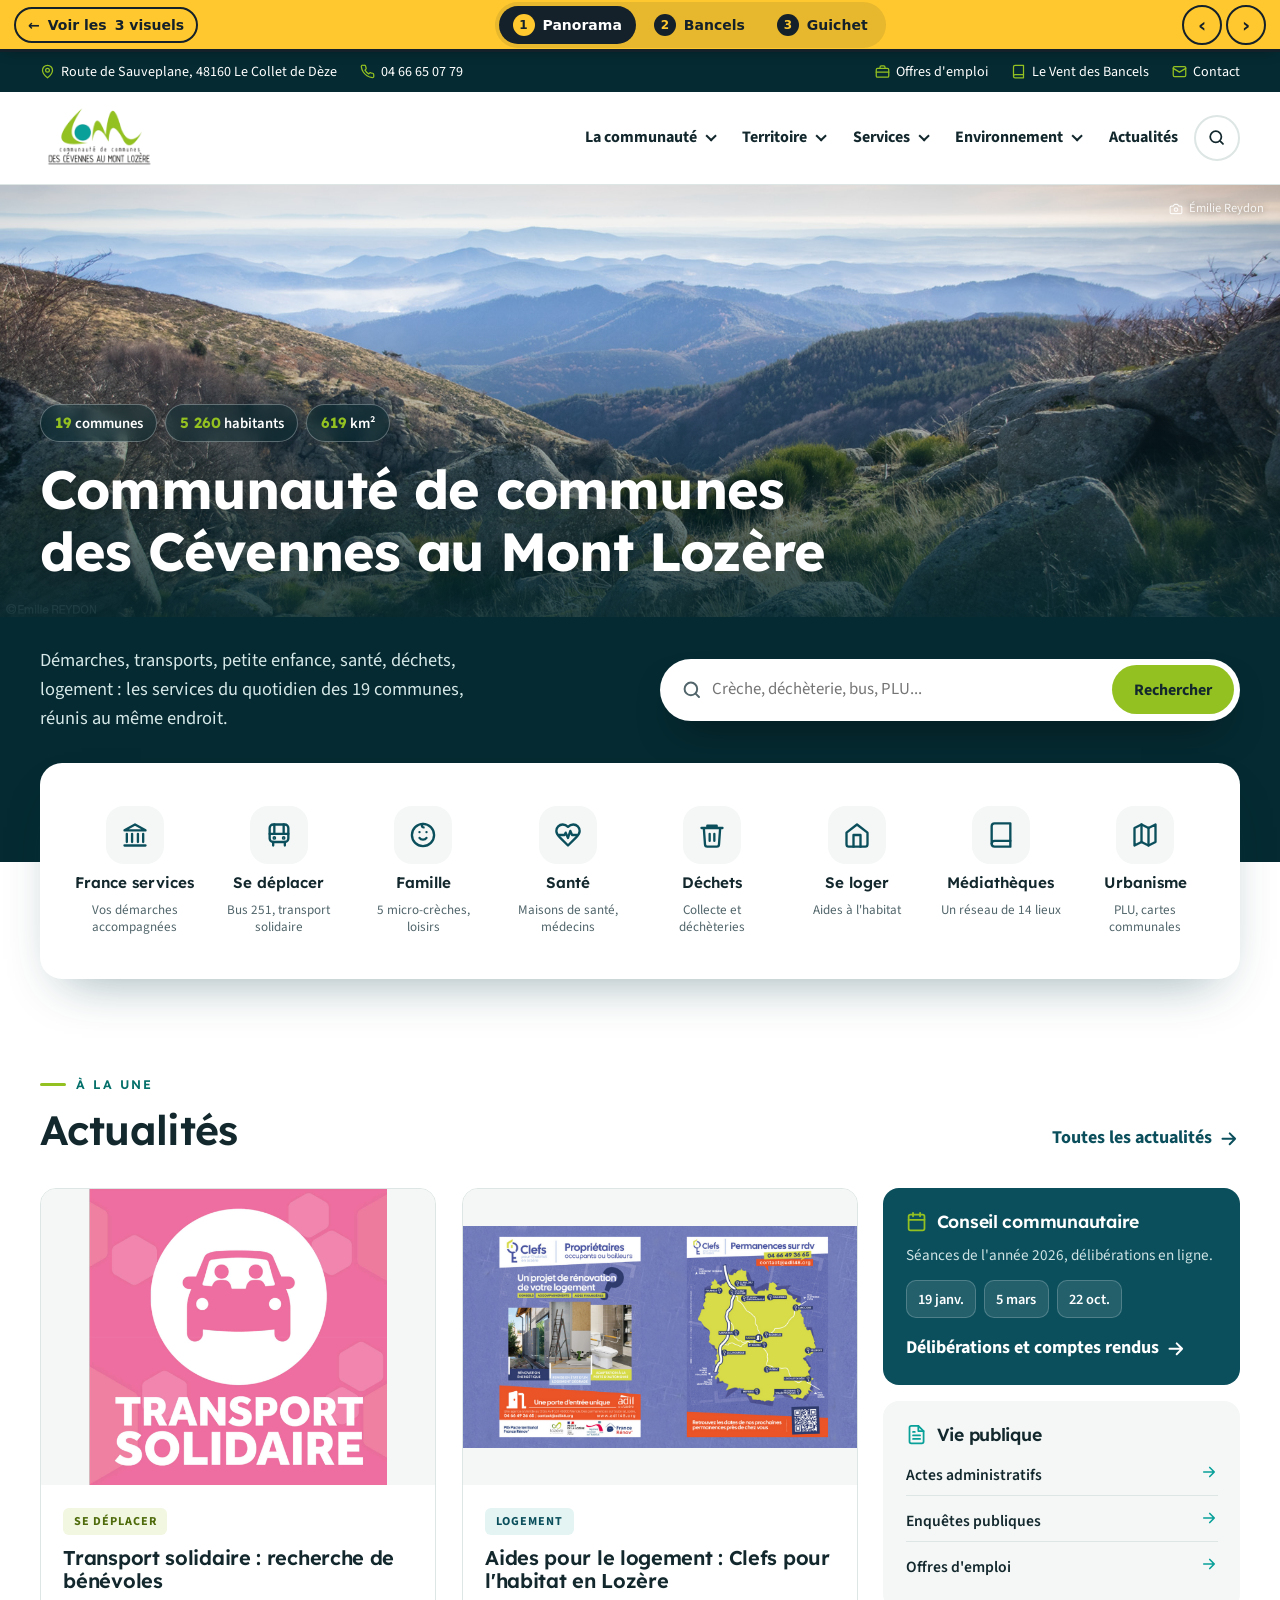
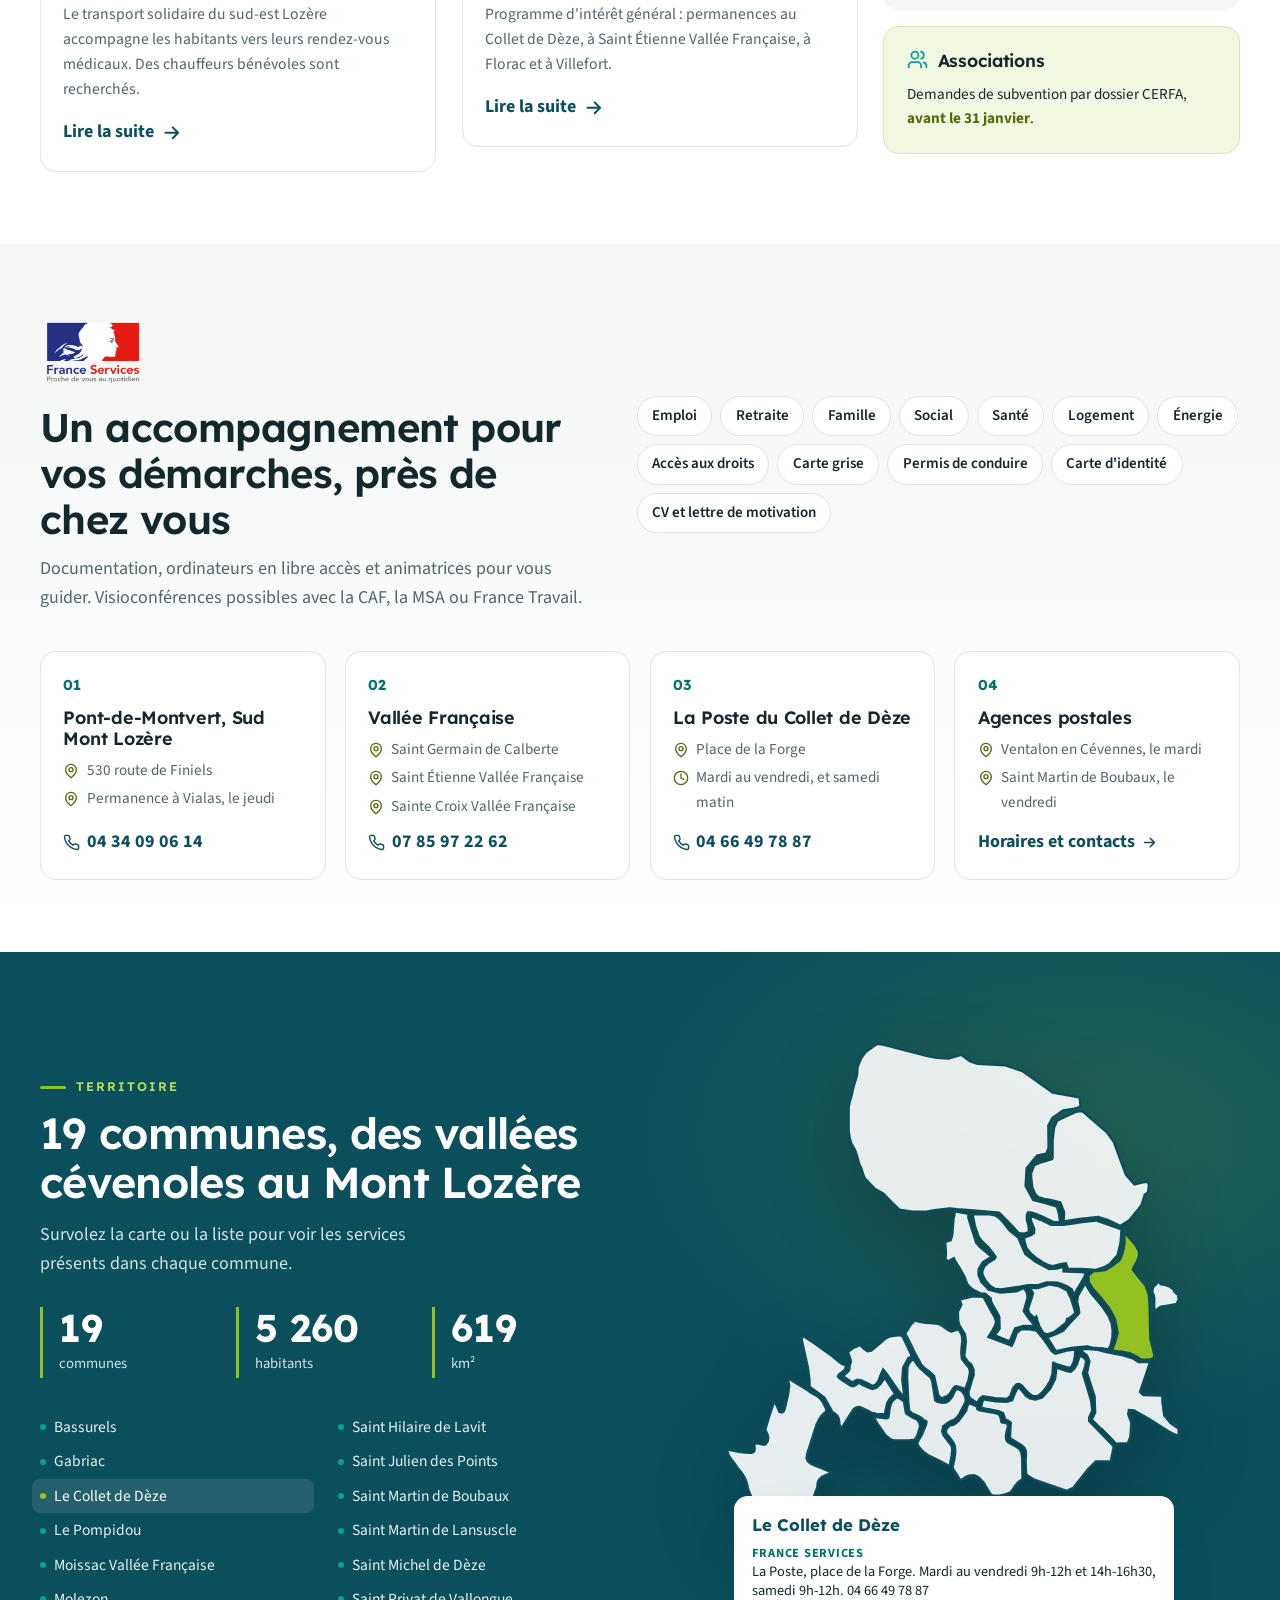
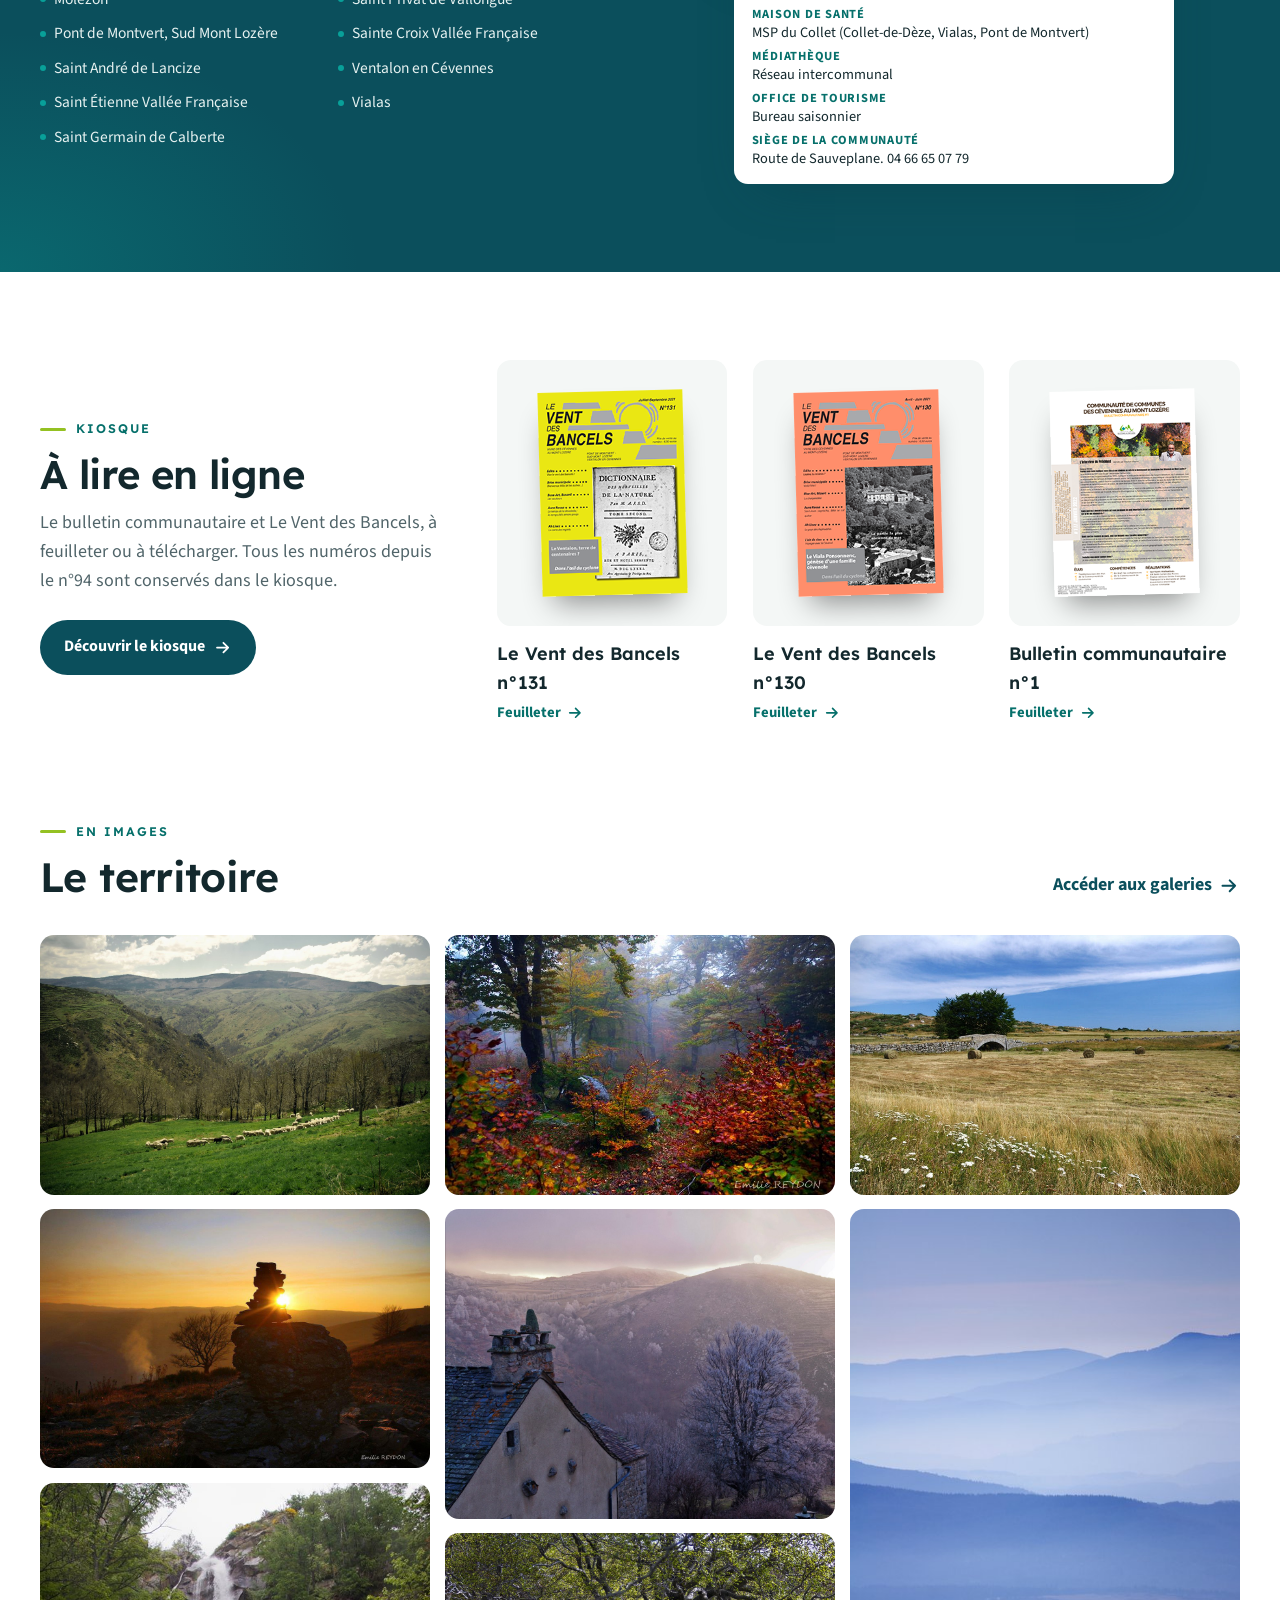
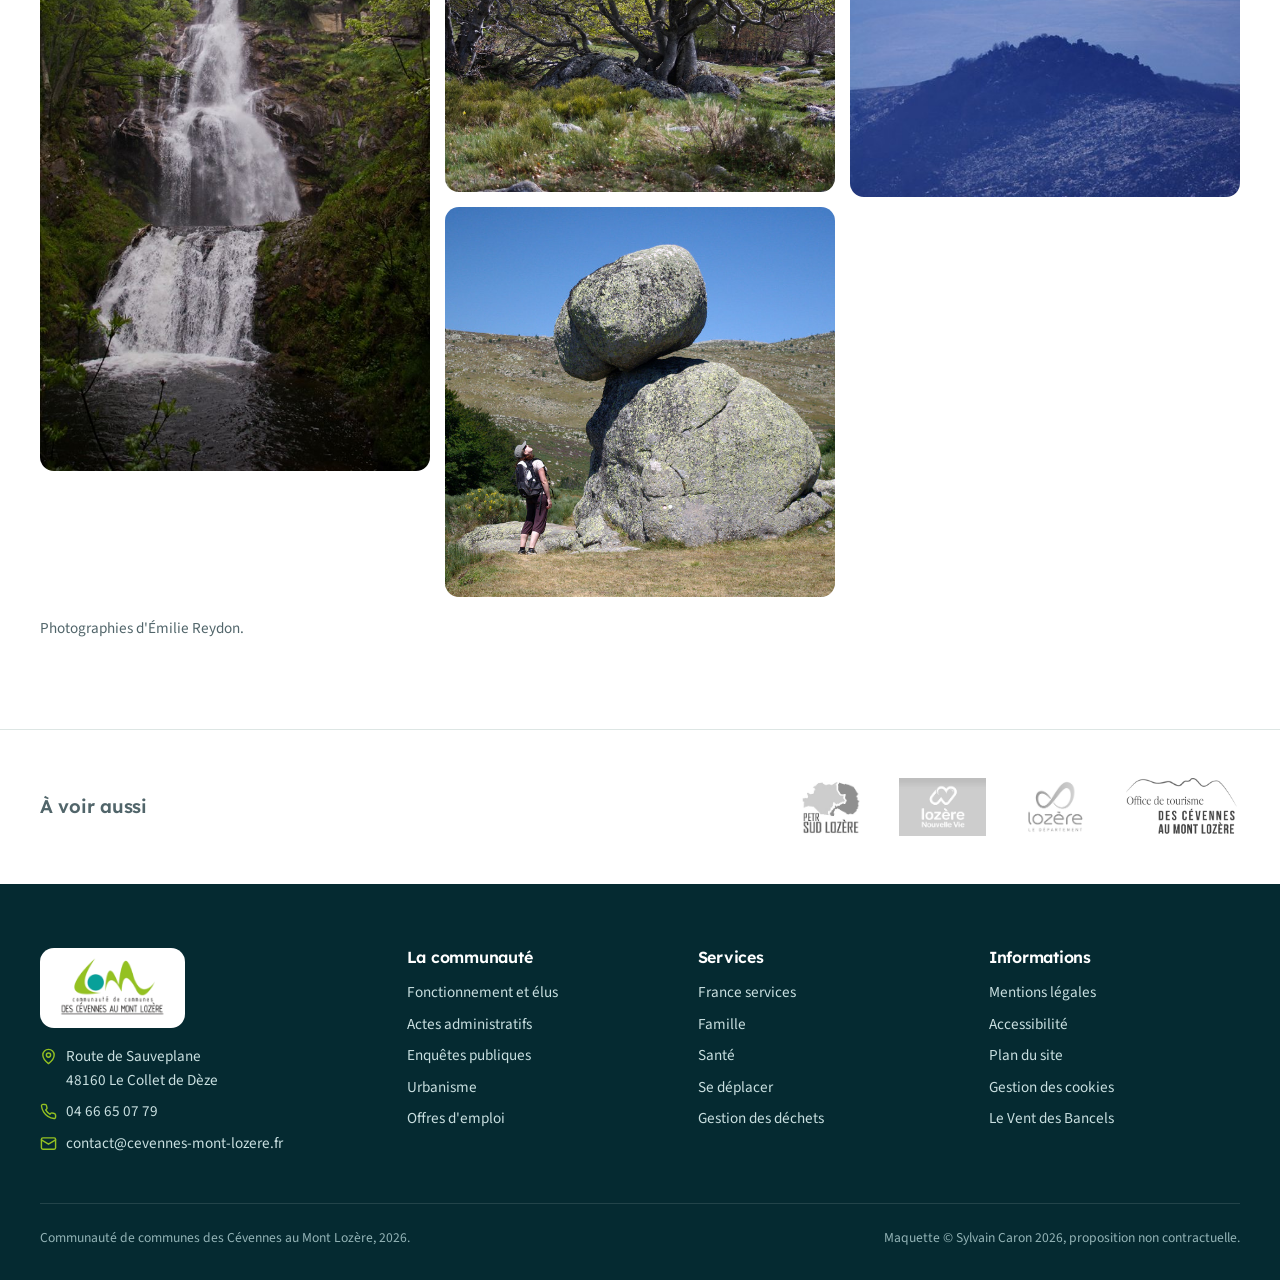
==== maquette-1-panorama.html @ d7d2c5ac "Trois maquettes de page d'accueil pour la refonte Symfony Panorama, Bancels, Guichet, avec index, ba" ====
<!DOCTYPE html>
<html lang="fr">
<head>
<meta charset="utf-8">
<meta name="viewport" content="width=device-width, initial-scale=1">
<title>Maquette 1 Panorama : Communauté de communes des Cévennes au Mont Lozère</title>
<meta name="robots" content="noindex, nofollow">
<meta name="author" content="Sylvain Caron">
<meta name="copyright" content="Maquette (c) Sylvain Caron 2026. Proposition non contractuelle. Reproduction et réutilisation interdites sans accord écrit.">
<!-- Maquette page d'accueil, refonte Symfony du site cevennes-mont-lozere.fr. (c) Sylvain Caron 2026. Proposition non contractuelle. -->
<link rel="stylesheet" href="assets/barre.css">
<link rel="preconnect" href="https://fonts.googleapis.com">
<link rel="preconnect" href="https://fonts.gstatic.com" crossorigin>
<link href="https://fonts.googleapis.com/css2?family=Lexend:wght@400;500;600;700&family=Source+Sans+3:wght@400;600;700&display=swap" rel="stylesheet">
<style>
:root{
  --petrole:#0b4f5c; --petrole-d:#073a44; --petrole-xd:#052a31; --teal:#08a099; --teal-t:#06706b; --teal-l:#e3f4f2;
  --vert:#94c122; --vert-d:#4f6b0c; --vert-l:#f1f7e0;
  --encre:#13282d; --gris:#51656a; --ligne:#dde6e4; --fond:#f4f7f6; --blanc:#fff;
  --display:'Lexend',sans-serif; --body:'Source Sans 3',sans-serif;
  --r:16px; --ombre:0 22px 50px -24px rgba(7,58,68,.45); --ombre-s:0 8px 22px -12px rgba(7,58,68,.35);
}
*{box-sizing:border-box;margin:0;padding:0}
html{scroll-behavior:smooth}
body{font-family:var(--body);color:var(--encre);background:var(--blanc);line-height:1.6;font-size:18px;-webkit-font-smoothing:antialiased;overflow-x:hidden}
img{display:block;max-width:100%}
a{color:var(--petrole)}
h1,h2,h3{font-family:var(--display);line-height:1.15;letter-spacing:-.015em;font-weight:600}
.wrap{width:min(1200px,100% - 40px);margin-inline:auto}
.ico{width:1.2em;height:1.2em;flex:none}
.sr{position:absolute;width:1px;height:1px;overflow:hidden;clip:rect(0 0 0 0);white-space:nowrap}
.evitement{position:absolute;left:12px;top:-60px;background:var(--vert);color:var(--encre);padding:.6rem 1rem;border-radius:8px;font-weight:700;z-index:300;text-decoration:none}
.evitement:focus{top:12px}
a:focus-visible,button:focus-visible,input:focus-visible,[tabindex]:focus-visible{outline:3px solid var(--vert);outline-offset:3px;border-radius:6px}
.btn{display:inline-flex;align-items:center;gap:.55rem;padding:.8rem 1.35rem;border-radius:999px;font-weight:700;text-decoration:none;cursor:pointer;border:2px solid transparent;transition:transform .2s,box-shadow .2s,background .2s,color .2s;font-family:var(--body);font-size:1rem}
.btn:hover{transform:translateY(-2px);box-shadow:var(--ombre-s)}
.btn-vert{background:var(--vert);color:var(--encre)}.btn-vert:hover{background:#a6d12f}
.btn-petrole{background:var(--petrole);color:#fff}.btn-petrole:hover{background:var(--petrole-d)}
.btn-ligne{border-color:var(--ligne);color:var(--petrole);background:#fff}.btn-ligne:hover{border-color:var(--petrole)}
.sur{display:inline-flex;align-items:center;gap:.6rem;font-family:var(--display);font-weight:600;font-size:.78rem;letter-spacing:.16em;text-transform:uppercase;color:var(--teal-t);margin-bottom:.7rem}
.sur::before{content:"";width:26px;height:3px;border-radius:3px;background:var(--vert)}
.titre-section{display:flex;justify-content:space-between;align-items:end;gap:1.5rem;flex-wrap:wrap;margin-bottom:2.2rem}
.titre-section h2{font-size:clamp(1.8rem,3.2vw,2.6rem)}
.lien-fleche{display:inline-flex;align-items:center;gap:.4rem;font-weight:700;text-decoration:none;color:var(--petrole)}
.lien-fleche .ico{transition:transform .2s}
.lien-fleche:hover .ico{transform:translateX(4px)}
.reveal{opacity:0;transform:translateY(24px);transition:opacity .7s ease,transform .7s ease}
.reveal.in{opacity:1;transform:none}
@media(prefers-reduced-motion:reduce){.reveal{opacity:1;transform:none;transition:none}*{animation:none!important;transition:none!important;scroll-behavior:auto!important}}

/* bandeau haut */
.topbar{background:var(--petrole-xd);color:#c9dfe0;font-size:.88rem}
.topbar .wrap{display:flex;justify-content:space-between;align-items:center;min-height:40px;gap:1rem;flex-wrap:wrap}
.topbar a{color:#fff;text-decoration:none;display:inline-flex;align-items:center;gap:.4rem}
.topbar a:hover{text-decoration:underline}
.topbar .g,.topbar .d{display:flex;gap:1.4rem;align-items:center;flex-wrap:wrap}
.topbar .ico{width:15px;height:15px;color:var(--vert)}
/* entete */
.entete{position:sticky;top:0;z-index:60;background:rgba(255,255,255,.96);backdrop-filter:blur(10px);border-bottom:1px solid var(--ligne)}
.entete .wrap{display:flex;align-items:center;justify-content:space-between;min-height:92px;gap:1rem}
.logo{display:flex;align-items:center;gap:.9rem;text-decoration:none;color:var(--encre)}
.logo img{height:64px;width:auto}
.nav>ul{list-style:none;display:flex;gap:.15rem;align-items:center}
.nav a{display:flex;align-items:center;padding:.6rem .85rem;text-decoration:none;color:var(--encre);font-weight:700;font-size:1rem;border-radius:10px;transition:background .2s,color .2s}
.nav a:hover{background:var(--teal-l);color:var(--petrole)}
.nav li{position:relative}
.nav li.sous>a::after{content:"";width:6px;height:6px;border-right:2px solid currentColor;border-bottom:2px solid currentColor;transform:rotate(45deg) translateY(-3px);margin-left:.5rem}
.nav .menu{position:absolute;top:100%;left:0;min-width:280px;background:#fff;border:1px solid var(--ligne);border-radius:14px;box-shadow:var(--ombre);padding:.5rem;display:none;list-style:none}
.nav li.sous:hover .menu,.nav li.sous:focus-within .menu{display:block}
.nav .menu a{font-weight:600;font-size:.96rem}
.nav .chercher a{width:46px;height:46px;justify-content:center;border:2px solid var(--ligne);border-radius:50%;padding:0}
.burger{display:none;background:none;border:2px solid var(--ligne);border-radius:12px;width:48px;height:48px;cursor:pointer;place-items:center;color:var(--encre)}
.burger .ico{width:24px;height:24px}

/* hero : photo entière, jamais recadrée */
.hero{position:relative;background:var(--petrole-xd);color:#fff}
.hero .photo{position:relative}
.hero .photo img{width:100%;height:auto}
.hero .photo::after{content:"";position:absolute;inset:0;background:linear-gradient(180deg,rgba(5,42,49,0) 30%,rgba(5,42,49,.85) 100%)}
.hero .titre{position:absolute;left:0;right:0;bottom:0;z-index:1;padding-bottom:2.2rem}
.hero .chiffres{display:inline-flex;gap:.5rem;flex-wrap:wrap;margin-bottom:1rem}
.hero .chiffres span{background:rgba(5,42,49,.45);border:1px solid rgba(255,255,255,.3);backdrop-filter:blur(6px);padding:.35rem .85rem;border-radius:999px;font-weight:600;font-size:.92rem}
.hero .chiffres b{color:var(--vert);font-family:var(--display)}
.hero h1{font-size:clamp(2rem,4.2vw,3.6rem);max-width:22ch;font-weight:700;text-wrap:balance;text-shadow:0 2px 24px rgba(0,0,0,.35)}
.hero .bas{padding:1.8rem 0 8rem;display:grid;grid-template-columns:1fr 1fr;gap:2.5rem;align-items:center}
.hero .bas p{font-size:1.15rem;color:#d6e8e8;max-width:52ch}
.recherche{display:flex;background:#fff;border-radius:999px;padding:.4rem;width:100%;box-shadow:0 20px 40px -20px rgba(0,0,0,.6)}
.recherche label{display:flex;align-items:center;gap:.6rem;flex:1;padding:0 .9rem;color:var(--gris)}
.recherche input{border:0;outline:0;font:inherit;font-size:1.05rem;width:100%;color:var(--encre);background:transparent;padding:.7rem 0}
.recherche button{border:0}
.credit{position:absolute;right:16px;top:14px;z-index:2;font-size:.78rem;color:rgba(255,255,255,.85);display:flex;gap:.35rem;align-items:center;text-shadow:0 1px 6px rgba(0,0,0,.5)}
.credit .ico{width:14px;height:14px}

/* acces rapides */
.acces{position:relative;z-index:5;margin-top:-6.2rem}
.acces .panneau{background:#fff;border-radius:22px;box-shadow:var(--ombre);padding:1.6rem;display:grid;grid-template-columns:repeat(8,1fr);gap:.4rem}
.acces a{display:flex;flex-direction:column;align-items:center;text-align:center;gap:.6rem;padding:1.1rem .5rem;border-radius:16px;text-decoration:none;color:var(--encre);transition:background .2s,transform .2s}
.acces a:hover{background:var(--teal-l);transform:translateY(-3px)}
.acces .rond{width:58px;height:58px;border-radius:18px;display:grid;place-items:center;background:var(--fond);color:var(--petrole);transition:background .2s,color .2s}
.acces a:hover .rond{background:var(--petrole);color:#fff}
.acces .rond .ico{width:28px;height:28px}
.acces b{font-family:var(--display);font-weight:600;font-size:.95rem;line-height:1.25}
.acces small{font-size:.82rem;color:var(--gris);line-height:1.3}
.acces a.masque{opacity:.25}

/* actualites */
.actus{padding:5.5rem 0 4.5rem}
.actus .grille{display:grid;grid-template-columns:1fr 1fr .9fr;gap:1.6rem;align-items:start}
.carte-actu{background:#fff;border:1px solid var(--ligne);border-radius:var(--r);overflow:hidden;text-decoration:none;color:var(--encre);display:flex;flex-direction:column;transition:transform .25s,box-shadow .25s}
.carte-actu:hover{transform:translateY(-4px);box-shadow:var(--ombre)}
.carte-actu .vis{aspect-ratio:4/3;overflow:hidden;background:var(--fond)}
.carte-actu .vis img{width:100%;height:100%;object-fit:contain;transition:transform .6s}
.carte-actu:hover .vis img{transform:scale(1.04)}
.carte-actu .txt{padding:1.3rem 1.4rem 1.5rem}
.etiquette{display:inline-block;font-size:.76rem;font-weight:700;letter-spacing:.08em;text-transform:uppercase;padding:.25rem .65rem;border-radius:6px;background:var(--vert-l);color:var(--vert-d);margin-bottom:.7rem}
.etiquette.teal{background:var(--teal-l);color:var(--petrole)}
.carte-actu h3{font-size:1.25rem;margin-bottom:.6rem}
.carte-actu p{color:var(--gris);font-size:.98rem;margin-bottom:1rem}
.cote{display:grid;gap:1rem}
.bloc{background:var(--fond);border-radius:var(--r);padding:1.4rem}
.bloc h3{font-size:1.1rem;display:flex;gap:.6rem;align-items:center;margin-bottom:.7rem}
.bloc h3 .ico{color:var(--teal)}
.bloc ul{list-style:none;display:grid;gap:.35rem}
.bloc li a{display:flex;justify-content:space-between;gap:.5rem;padding:.45rem 0;border-bottom:1px solid var(--ligne);text-decoration:none;font-weight:600;color:var(--encre);font-size:.98rem}
.bloc li:last-child a{border-bottom:0}
.bloc li a:hover{color:var(--petrole)}
.bloc li a .ico{color:var(--teal);width:18px;height:18px}
.bloc.date{background:var(--petrole);color:#fff}
.bloc.date h3 .ico{color:var(--vert)}
.bloc.date p{color:#cfe3e4;font-size:.95rem}
.seances{display:flex;gap:.5rem;margin:.8rem 0 1rem;flex-wrap:wrap}
.seances span{background:rgba(255,255,255,.1);border:1px solid rgba(255,255,255,.2);border-radius:10px;padding:.4rem .7rem;font-size:.9rem;font-weight:600}
.bloc.date a{color:#fff}
.bloc.alerte{background:var(--vert-l);border:1px solid #d8e8b0}
.bloc.alerte b{color:var(--vert-d)}

/* france services */
.fs{padding:4.5rem 0;background:linear-gradient(180deg,var(--fond),#fff)}
.fs .haut{display:grid;grid-template-columns:1fr 1.1fr;gap:3rem;align-items:center;margin-bottom:2.4rem}
.fs .haut img{height:72px;width:auto;margin-bottom:1rem}
.fs h2{font-size:clamp(1.8rem,3.2vw,2.5rem)}
.fs .haut p{color:var(--gris);margin-top:.8rem}
.fs .themes{display:flex;flex-wrap:wrap;gap:.5rem}
.fs .themes span{background:#fff;border:1px solid var(--ligne);padding:.45rem .9rem;border-radius:999px;font-weight:600;font-size:.94rem}
.fs .lieux{display:grid;grid-template-columns:repeat(4,1fr);gap:1.2rem}
.lieu{background:#fff;border:1px solid var(--ligne);border-radius:var(--r);padding:1.4rem;display:flex;flex-direction:column;gap:.6rem;transition:border-color .2s,box-shadow .2s}
.lieu:hover{border-color:var(--teal);box-shadow:var(--ombre-s)}
.lieu .num{font-family:var(--display);font-weight:700;color:var(--teal-t);font-size:.9rem}
.lieu h3{font-size:1.12rem}
.lieu ul{list-style:none;display:grid;gap:.25rem;font-size:.95rem;color:var(--gris)}
.lieu li{display:flex;gap:.45rem;align-items:flex-start}
.lieu li .ico{width:16px;height:16px;margin-top:.3rem;color:var(--vert-d)}
.lieu .tel{margin-top:auto;display:inline-flex;align-items:center;gap:.4rem;font-weight:700;text-decoration:none;color:var(--petrole)}
.lieu .tel .ico{width:17px;height:17px}

/* territoire */
.territoire{background:var(--petrole);color:#fff;padding:5.5rem 0;position:relative;overflow:hidden}
.territoire::before{content:"";position:absolute;inset:0;background:radial-gradient(800px 500px at 85% 20%,rgba(148,193,34,.16),transparent 60%),radial-gradient(600px 400px at 0% 100%,rgba(8,160,153,.3),transparent 60%)}
.territoire .wrap{position:relative;display:grid;grid-template-columns:1fr 1fr;gap:3.5rem;align-items:center}
.territoire .sur{color:#b8de52}
.territoire h2{font-size:clamp(1.9rem,3.4vw,2.7rem)}
.territoire .intro{color:#cfe3e4;margin:.8rem 0 1.8rem;max-width:48ch}
.stats{display:grid;grid-template-columns:repeat(3,1fr);gap:1rem;margin-bottom:2rem}
.stats div{border-left:3px solid var(--vert);padding-left:1rem}
.stats b{display:block;font-family:var(--display);font-size:clamp(1.8rem,3vw,2.4rem);line-height:1.1}
.stats span{color:#cfe3e4;font-size:.92rem}
.communes{list-style:none;columns:2;column-gap:1.5rem}
.communes li{break-inside:avoid}
.communes a{display:flex;align-items:center;gap:.5rem;padding:.3rem .5rem;margin-left:-.5rem;color:#e6f1f0;text-decoration:none;font-size:.97rem;border-radius:8px;transition:background .15s,color .15s}
.communes a::before{content:"";width:6px;height:6px;border-radius:50%;background:var(--teal);flex:none}
.communes li.active a,.communes a:hover{background:rgba(255,255,255,.1);color:#fff}
.communes li.active a::before{background:var(--vert)}
.carte-zone{position:relative}
.carte-svg{display:block;margin:auto;width:100%;height:auto;max-height:480px;filter:drop-shadow(0 30px 40px rgba(0,0,0,.25))}
.commune{fill:rgba(255,255,255,.9);stroke:var(--petrole);stroke-width:3;cursor:pointer;transition:fill .2s}
.commune:hover,.commune.active{fill:var(--vert)}
.commune:focus-visible{outline:none;fill:var(--vert);stroke:#fff;stroke-width:5}
.fiche{position:relative;margin:-1.5rem auto 0;width:min(440px,100%);min-height:150px;background:#fff;color:var(--encre);border-radius:14px;padding:1rem 1.1rem;box-shadow:var(--ombre);font-size:.9rem}
.fiche-nom{display:block;font-family:var(--display);font-size:1.05rem;color:var(--petrole);margin-bottom:.4rem}
.fiche-liste{list-style:none;display:grid;gap:.35rem}
.fiche-liste li{line-height:1.35}
.fiche-liste i{display:block;font-style:normal;font-weight:700;font-size:.78rem;letter-spacing:.06em;text-transform:uppercase;color:var(--teal-t)}
.fiche-vide{color:var(--gris)}

/* kiosque */
.kiosque{padding:5.5rem 0}
.kiosque .grille{display:grid;grid-template-columns:1.1fr 2fr;gap:3rem;align-items:center}
.kiosque .txt p{color:var(--gris);margin:.8rem 0 1.5rem}
.kiosque .couvs{display:grid;grid-template-columns:repeat(3,1fr);gap:1.6rem}
.couv{text-decoration:none;color:var(--encre);display:block}
.couv .feuille{background:var(--fond);border-radius:14px;padding:1.4rem;display:flex;justify-content:center;align-items:center;aspect-ratio:4/4.6;overflow:hidden}
.couv img{width:78%;box-shadow:0 18px 30px -12px rgba(0,0,0,.45);transform:rotate(-1.5deg);transition:transform .35s}
.couv:hover img{transform:translateY(-6px) rotate(0)}
.couv b{display:block;font-family:var(--display);font-weight:600;margin-top:.9rem}
.couv span{display:inline-flex;align-items:center;gap:.35rem;color:var(--teal-t);font-weight:700;font-size:.92rem}

/* images */
.images{padding:0 0 5.5rem}
.mosaique{columns:3;column-gap:.9rem}
.mosaique figure{break-inside:avoid;margin-bottom:.9rem;border-radius:14px;overflow:hidden;position:relative;background:var(--fond)}
.mosaique img{width:100%;height:auto;transition:transform .6s}
.mosaique figure:hover img{transform:scale(1.03)}
.mosaique figcaption{position:absolute;left:10px;bottom:10px;background:rgba(5,42,49,.78);color:#fff;font-size:.8rem;font-weight:600;padding:.25rem .6rem;border-radius:999px;opacity:0;transform:translateY(6px);transition:opacity .25s,transform .25s}
.mosaique figure:hover figcaption,.mosaique figure:focus-within figcaption{opacity:1;transform:none}
.images .pied{display:flex;justify-content:space-between;align-items:center;margin-top:1.2rem;gap:1rem;flex-wrap:wrap;color:var(--gris);font-size:.95rem}

/* partenaires */
.partenaires{border-top:1px solid var(--ligne);padding:3rem 0}
.partenaires .wrap{display:flex;align-items:center;gap:2rem;flex-wrap:wrap;justify-content:space-between}
.partenaires h2{font-size:1.15rem;color:var(--gris);font-weight:600}
.logos{display:flex;gap:2.4rem;align-items:center;flex-wrap:wrap}
.logos a{display:block;filter:grayscale(1);opacity:.75;transition:filter .25s,opacity .25s}
.logos a:hover{filter:none;opacity:1}
.logos img{height:58px;width:auto}

/* pied */
.pied-site{background:var(--petrole-xd);color:#c9dfe0;padding:4rem 0 2rem;font-size:.95rem}
.pied-site .cols{display:grid;grid-template-columns:1.3fr 1fr 1fr 1fr;gap:2.5rem}
.pied-site .marque img{background:#fff;border-radius:14px;padding:.5rem .8rem;height:80px;width:auto;margin-bottom:1rem}
.pied-site h3{color:#fff;font-size:1rem;margin-bottom:.9rem}
.pied-site ul{list-style:none;display:grid;gap:.45rem}
.pied-site a{color:#c9dfe0;text-decoration:none}
.pied-site a:hover{color:#fff;text-decoration:underline}
.pied-site .contact li{display:flex;gap:.55rem;align-items:flex-start}
.pied-site .contact .ico{width:17px;height:17px;color:var(--vert);margin-top:.25rem}
.pied-site .bas{border-top:1px solid rgba(255,255,255,.12);margin-top:3rem;padding-top:1.4rem;display:flex;justify-content:space-between;gap:1rem;flex-wrap:wrap;font-size:.85rem;color:#93b3b6}

@media(max-width:1100px){
  .acces .panneau{grid-template-columns:repeat(4,1fr)}
  .actus .grille{grid-template-columns:1fr 1fr}
  .cote{grid-column:1/-1;grid-template-columns:repeat(3,1fr)}
  .fs .lieux{grid-template-columns:1fr 1fr}
  .pied-site .cols{grid-template-columns:1fr 1fr}
}
@media(max-width:960px){
  .nav{position:fixed;inset:92px 0 auto 0;background:#fff;border-bottom:1px solid var(--ligne);padding:1rem 20px 1.5rem;display:none;max-height:calc(100vh - 92px);overflow:auto;box-shadow:var(--ombre)}
  .nav.open{display:block}
  .nav>ul{flex-direction:column;align-items:stretch}
  .nav .menu{position:static;display:block;box-shadow:none;border:0;padding:0 0 0 1rem}
  .nav li.sous>a::after{display:none}
  .burger{display:grid}
  .fs .haut,.territoire .wrap,.kiosque .grille,.hero .bas{grid-template-columns:1fr}
  .cote{grid-template-columns:1fr}
}
@media(max-width:640px){
  body{font-size:17px}
  .topbar .d,.topbar .g a:first-child{display:none}
  .entete .wrap{min-height:76px}
  .logo img{height:52px}
  .nav{inset:76px 0 auto 0}
  .hero .titre{position:static;background:var(--petrole-xd);padding:1.4rem 0 0}
  .hero .photo::after{display:none}
  .hero h1{font-size:2rem}
  .hero .bas{grid-template-columns:1fr;padding:1rem 0 7.5rem;gap:1.2rem}
  .acces .panneau{grid-template-columns:repeat(2,1fr);padding:1rem}
  .actus .grille,.fs .lieux{grid-template-columns:1fr}
  .stats{grid-template-columns:1fr 1fr 1fr;gap:.6rem}
  .communes{columns:1}

  .kiosque .couvs{gap:.8rem}
  .mosaique{columns:2}
  .pied-site .cols{grid-template-columns:1fr}
  .recherche button span{display:none}
}
</style>
</head>
<body>
<!--ICONES--><svg xmlns="http://www.w3.org/2000/svg" style="display:none" aria-hidden="true">
<symbol id="i-fleche" viewBox="0 0 24 24" fill="none" stroke="currentColor" stroke-width="2.2" stroke-linecap="round" stroke-linejoin="round"><path d="M5 12h14M13 6l6 6-6 6"/></symbol>
<symbol id="i-loupe" viewBox="0 0 24 24" fill="none" stroke="currentColor" stroke-width="2.2" stroke-linecap="round"><circle cx="11" cy="11" r="7"/><path d="m20 20-3.5-3.5"/></symbol>
<symbol id="i-tel" viewBox="0 0 24 24" fill="none" stroke="currentColor" stroke-width="2" stroke-linecap="round" stroke-linejoin="round"><path d="M22 16.9v3a2 2 0 0 1-2.2 2 19.8 19.8 0 0 1-8.6-3.1 19.5 19.5 0 0 1-6-6A19.8 19.8 0 0 1 2.1 4.2 2 2 0 0 1 4.1 2h3a2 2 0 0 1 2 1.7c.1.9.4 1.8.7 2.7a2 2 0 0 1-.5 2.1L8 9.8a16 16 0 0 0 6 6l1.3-1.3a2 2 0 0 1 2.1-.4c.9.3 1.8.6 2.7.7a2 2 0 0 1 1.7 2z"/></symbol>
<symbol id="i-mail" viewBox="0 0 24 24" fill="none" stroke="currentColor" stroke-width="2" stroke-linecap="round" stroke-linejoin="round"><rect x="2" y="4" width="20" height="16" rx="2"/><path d="m22 7-10 6L2 7"/></symbol>
<symbol id="i-lieu" viewBox="0 0 24 24" fill="none" stroke="currentColor" stroke-width="2" stroke-linecap="round" stroke-linejoin="round"><path d="M20 10c0 6-8 12-8 12s-8-6-8-12a8 8 0 0 1 16 0Z"/><circle cx="12" cy="10" r="3"/></symbol>
<symbol id="i-bus" viewBox="0 0 24 24" fill="none" stroke="currentColor" stroke-width="2" stroke-linecap="round" stroke-linejoin="round"><rect x="4" y="3" width="16" height="15" rx="3"/><path d="M4 11h16M8 3v8M16 3v8M7 18v3M17 18v3"/><circle cx="8" cy="14.5" r=".6" fill="currentColor"/><circle cx="16" cy="14.5" r=".6" fill="currentColor"/></symbol>
<symbol id="i-mairie" viewBox="0 0 24 24" fill="none" stroke="currentColor" stroke-width="2" stroke-linecap="round" stroke-linejoin="round"><path d="M3 21h18M5 18v-7M9.5 18v-7M14.5 18v-7M19 18v-7M12 3l9 5H3z"/></symbol>
<symbol id="i-enfant" viewBox="0 0 24 24" fill="none" stroke="currentColor" stroke-width="2" stroke-linecap="round" stroke-linejoin="round"><circle cx="12" cy="12" r="9.5"/><path d="M9 14.5s1 1.5 3 1.5 3-1.5 3-1.5"/><path d="M9 9.5h.01M15 9.5h.01"/><path d="M12 2.5c-1.5 1.5-1 3 .5 3"/></symbol>
<symbol id="i-sante" viewBox="0 0 24 24" fill="none" stroke="currentColor" stroke-width="2" stroke-linecap="round" stroke-linejoin="round"><path d="M19 14c1.5-1.5 3-3.2 3-5.5A5.5 5.5 0 0 0 16.5 3c-1.8 0-3 .5-4.5 2-1.5-1.5-2.7-2-4.5-2A5.5 5.5 0 0 0 2 8.5c0 2.3 1.5 4 3 5.5l7 7Z"/><path d="M3.5 12H9l1-2 2 4.5 2-6 1.5 3.5h5"/></symbol>
<symbol id="i-dechets" viewBox="0 0 24 24" fill="none" stroke="currentColor" stroke-width="2" stroke-linecap="round" stroke-linejoin="round"><path d="M3 6h18M8 6V4h8v2M19 6l-1 14a2 2 0 0 1-2 2H8a2 2 0 0 1-2-2L5 6M10 11v6M14 11v6"/></symbol>
<symbol id="i-maison" viewBox="0 0 24 24" fill="none" stroke="currentColor" stroke-width="2" stroke-linecap="round" stroke-linejoin="round"><path d="m3 10 9-7 9 7v10a2 2 0 0 1-2 2H5a2 2 0 0 1-2-2z"/><path d="M9 22V12h6v10"/></symbol>
<symbol id="i-livre" viewBox="0 0 24 24" fill="none" stroke="currentColor" stroke-width="2" stroke-linecap="round" stroke-linejoin="round"><path d="M4 19.5A2.5 2.5 0 0 1 6.5 17H20V2H6.5A2.5 2.5 0 0 0 4 4.5z"/><path d="M4 19.5A2.5 2.5 0 0 0 6.5 22H20v-5"/></symbol>
<symbol id="i-assos" viewBox="0 0 24 24" fill="none" stroke="currentColor" stroke-width="2" stroke-linecap="round" stroke-linejoin="round"><path d="M16 21v-2a4 4 0 0 0-4-4H6a4 4 0 0 0-4 4v2"/><circle cx="9" cy="7" r="4"/><path d="M22 21v-2a4 4 0 0 0-3-3.9M16 3.1a4 4 0 0 1 0 7.8"/></symbol>
<symbol id="i-agenda" viewBox="0 0 24 24" fill="none" stroke="currentColor" stroke-width="2" stroke-linecap="round" stroke-linejoin="round"><rect x="3" y="4" width="18" height="18" rx="2"/><path d="M16 2v4M8 2v4M3 10h18"/></symbol>
<symbol id="i-doc" viewBox="0 0 24 24" fill="none" stroke="currentColor" stroke-width="2" stroke-linecap="round" stroke-linejoin="round"><path d="M14 2H6a2 2 0 0 0-2 2v16a2 2 0 0 0 2 2h12a2 2 0 0 0 2-2V8z"/><path d="M14 2v6h6M16 13H8M16 17H8M10 9H8"/></symbol>
<symbol id="i-emploi" viewBox="0 0 24 24" fill="none" stroke="currentColor" stroke-width="2" stroke-linecap="round" stroke-linejoin="round"><rect x="2" y="7" width="20" height="14" rx="2"/><path d="M16 7V5a2 2 0 0 0-2-2h-4a2 2 0 0 0-2 2v2M2 13h20"/></symbol>
<symbol id="i-feuille" viewBox="0 0 24 24" fill="none" stroke="currentColor" stroke-width="2" stroke-linecap="round" stroke-linejoin="round"><path d="M11 20A7 7 0 0 1 9.8 6.1C15.5 5 17 4.5 19 2c1 2 2 4.2 2 8 0 5.5-4.8 10-10 10Z"/><path d="M2 21c0-3 1.9-5.4 5.1-6"/></symbol>
<symbol id="i-montagne" viewBox="0 0 24 24" fill="none" stroke="currentColor" stroke-width="2" stroke-linecap="round" stroke-linejoin="round"><path d="m8 3 4 8 5-5 5 15H2L8 3z"/></symbol>
<symbol id="i-horloge" viewBox="0 0 24 24" fill="none" stroke="currentColor" stroke-width="2" stroke-linecap="round" stroke-linejoin="round"><circle cx="12" cy="12" r="10"/><path d="M12 6v6l4 2"/></symbol>
<symbol id="i-plan" viewBox="0 0 24 24" fill="none" stroke="currentColor" stroke-width="2" stroke-linecap="round" stroke-linejoin="round"><path d="M3 6l6-3 6 3 6-3v15l-6 3-6-3-6 3z"/><path d="M9 3v15M15 6v15"/></symbol>
<symbol id="i-menu" viewBox="0 0 24 24" fill="none" stroke="currentColor" stroke-width="2.2" stroke-linecap="round"><path d="M4 6h16M4 12h16M4 18h16"/></symbol>
<symbol id="i-externe" viewBox="0 0 24 24" fill="none" stroke="currentColor" stroke-width="2" stroke-linecap="round" stroke-linejoin="round"><path d="M15 3h6v6M10 14 21 3M18 13v6a2 2 0 0 1-2 2H5a2 2 0 0 1-2-2V8a2 2 0 0 1 2-2h6"/></symbol>
<symbol id="i-photo" viewBox="0 0 24 24" fill="none" stroke="currentColor" stroke-width="2" stroke-linecap="round" stroke-linejoin="round"><path d="M14.5 4h-5L7 7H4a2 2 0 0 0-2 2v9a2 2 0 0 0 2 2h16a2 2 0 0 0 2-2V9a2 2 0 0 0-2-2h-3z"/><circle cx="12" cy="13" r="3"/></symbol>
<symbol id="i-coeur" viewBox="0 0 24 24" fill="none" stroke="currentColor" stroke-width="2" stroke-linecap="round" stroke-linejoin="round"><path d="M19 14c1.5-1.5 3-3.2 3-5.5A5.5 5.5 0 0 0 16.5 3c-1.8 0-3 .5-4.5 2-1.5-1.5-2.7-2-4.5-2A5.5 5.5 0 0 0 2 8.5c0 2.3 1.5 4 3 5.5l7 7Z"/></symbol>
<symbol id="i-boussole" viewBox="0 0 24 24" fill="none" stroke="currentColor" stroke-width="2" stroke-linecap="round" stroke-linejoin="round"><circle cx="12" cy="12" r="10"/><path d="m16.2 7.8-2.1 6.3-6.3 2.1 2.1-6.3z"/></symbol>
<symbol id="i-texte" viewBox="0 0 24 24" fill="none" stroke="currentColor" stroke-width="2" stroke-linecap="round" stroke-linejoin="round"><path d="M4 7V4h16v3M9 20h6M12 4v16"/></symbol>
<symbol id="i-contraste" viewBox="0 0 24 24" fill="none" stroke="currentColor" stroke-width="2"><circle cx="12" cy="12" r="10"/><path d="M12 2a10 10 0 0 1 0 20z" fill="currentColor"/></symbol>
</svg>
<!--/ICONES-->
<!--BARRE--><div class="barre-maq" role="navigation" aria-label="Navigation entre les maquettes"><a class="retour" href="index.html">&#8592; <span class="mot">Voir les</span> 3 visuels</a><div class="onglets"><a href="maquette-1-panorama.html" class="actif" aria-current="page"><b>1</b><span>Panorama</span></a><a href="maquette-2-bancels.html"><b>2</b><span>Bancels</span></a><a href="maquette-3-guichet.html"><b>3</b><span>Guichet</span></a></div><div class="fleches"><a href="maquette-3-guichet.html" title="Maquette précédente" aria-label="Maquette précédente">&#8249;</a><a href="maquette-2-bancels.html" title="Maquette suivante" aria-label="Maquette suivante">&#8250;</a></div></div><!--/BARRE-->
<a class="evitement" href="#contenu">Aller au contenu</a>

<div class="topbar">
  <div class="wrap">
    <div class="g">
      <a href="#"><svg class="ico"><use href="#i-lieu"/></svg>Route de Sauveplane, 48160 Le Collet de Dèze</a>
      <a href="tel:0466650779"><svg class="ico"><use href="#i-tel"/></svg>04 66 65 07 79</a>
    </div>
    <div class="d">
      <a href="#"><svg class="ico"><use href="#i-emploi"/></svg>Offres d'emploi</a>
      <a href="#"><svg class="ico"><use href="#i-livre"/></svg>Le Vent des Bancels</a>
      <a href="#"><svg class="ico"><use href="#i-mail"/></svg>Contact</a>
    </div>
  </div>
</div>

<header class="entete">
  <div class="wrap">
    <a class="logo" href="#" aria-label="Accueil, Communauté de communes des Cévennes au Mont Lozère"><img src="assets/img/logo.png" alt="Communauté de communes des Cévennes au Mont Lozère" width="280" height="150"></a>
    <nav class="nav" aria-label="Menu principal">
      <ul>
        <li class="sous"><a href="#">La communauté</a>
          <ul class="menu"><li><a href="#">Fonctionnement et élus</a></li><li><a href="#">Actes administratifs</a></li><li><a href="#">Comptes rendus des conseils</a></li><li><a href="#">Enquêtes publiques</a></li><li><a href="#">Urbanisme : PLU et cartes communales</a></li><li><a href="#">Zones d'activité économique</a></li><li><a href="#">Tourisme et patrimoine</a></li><li><a href="#">Offres d'emploi</a></li></ul></li>
        <li class="sous"><a href="#territoire">Territoire</a>
          <ul class="menu"><li><a href="#territoire">Les 19 communes</a></li><li><a href="#">Cartographie</a></li><li><a href="#">Office de tourisme</a></li></ul></li>
        <li class="sous"><a href="#acces">Services</a>
          <ul class="menu"><li><a href="#france-services">France services</a></li><li><a href="#">Famille : crèches, loisirs, écoles</a></li><li><a href="#">Santé</a></li><li><a href="#">Se déplacer</a></li><li><a href="#">Se loger</a></li><li><a href="#">Médiathèques</a></li><li><a href="#">Associations</a></li><li><a href="#">Solidarité</a></li></ul></li>
        <li class="sous"><a href="#">Environnement</a>
          <ul class="menu"><li><a href="#">Gestion des déchets</a></li><li><a href="#">SPANC</a></li><li><a href="#">Natura 2000</a></li><li><a href="#">Charte forestière</a></li></ul></li>
        <li><a href="#actualites">Actualités</a></li>
        <li class="chercher"><a href="#recherche" aria-label="Rechercher"><svg class="ico"><use href="#i-loupe"/></svg></a></li>
      </ul>
    </nav>
    <button class="burger" aria-expanded="false" aria-label="Ouvrir le menu"><svg class="ico"><use href="#i-menu"/></svg></button>
  </div>
</header>

<main id="contenu">
  <section class="hero">
    <div class="photo">
      <img src="assets/img/panorama.jpg" alt="Les crêtes des Cévennes vues du Mont Lozère" width="1838" height="620">
      <div class="titre"><div class="wrap">
        <div class="chiffres"><span><b>19</b> communes</span><span><b>5 260</b> habitants</span><span><b>619</b> km²</span></div>
        <h1>Communauté de communes des Cévennes au Mont Lozère</h1>
      </div></div>
      <p class="credit"><svg class="ico"><use href="#i-photo"/></svg>Émilie Reydon</p>
    </div>
    <div class="wrap bas">
      <p>Démarches, transports, petite enfance, santé, déchets, logement : les services du quotidien des 19 communes, réunis au même endroit.</p>
      <form class="recherche" id="recherche" role="search" data-recherche="#acces">
        <label><svg class="ico"><use href="#i-loupe"/></svg><span class="sr">Rechercher sur le site</span><input type="search" placeholder="Crèche, déchèterie, bus, PLU..."></label>
        <button class="btn btn-vert" type="submit">Rechercher<span class="sr"> sur le site</span></button>
      </form>
    </div>
  </section>

  <section class="acces" id="acces" aria-label="Accès rapides">
    <div class="wrap">
      <div class="panneau">
        <a href="#france-services" data-mots="demarches administratives papiers carte grise permis caf msa retraite"><span class="rond"><svg class="ico"><use href="#i-mairie"/></svg></span><b>France services</b><small>Vos démarches accompagnées</small></a>
        <a href="#" data-mots="bus transport covoiturage velo 251 lio scolaire"><span class="rond"><svg class="ico"><use href="#i-bus"/></svg></span><b>Se déplacer</b><small>Bus 251, transport solidaire</small></a>
        <a href="#" data-mots="creche enfant loisirs ecole college jeunesse"><span class="rond"><svg class="ico"><use href="#i-enfant"/></svg></span><b>Famille</b><small>5 micro-crèches, loisirs</small></a>
        <a href="#" data-mots="medecin pharmacie infirmier kine sante"><span class="rond"><svg class="ico"><use href="#i-sante"/></svg></span><b>Santé</b><small>Maisons de santé, médecins</small></a>
        <a href="#" data-mots="dechets dechetterie ordures tri poubelle"><span class="rond"><svg class="ico"><use href="#i-dechets"/></svg></span><b>Déchets</b><small>Collecte et déchèteries</small></a>
        <a href="#" data-mots="logement habitat renovation visale"><span class="rond"><svg class="ico"><use href="#i-maison"/></svg></span><b>Se loger</b><small>Aides à l'habitat</small></a>
        <a href="#" data-mots="mediatheque livres bibliotheque lecture"><span class="rond"><svg class="ico"><use href="#i-livre"/></svg></span><b>Médiathèques</b><small>Un réseau de 14 lieux</small></a>
        <a href="#" data-mots="urbanisme plu carte communale permis construire"><span class="rond"><svg class="ico"><use href="#i-plan"/></svg></span><b>Urbanisme</b><small>PLU, cartes communales</small></a>
      </div>
    </div>
  </section>

  <section class="actus" id="actualites">
    <div class="wrap">
      <div class="titre-section reveal">
        <div><span class="sur">À la une</span><h2>Actualités</h2></div>
        <a class="lien-fleche" href="#">Toutes les actualités <svg class="ico"><use href="#i-fleche"/></svg></a>
      </div>
      <div class="grille">
        <a class="carte-actu reveal" href="#">
          <div class="vis"><img src="assets/img/actus/transport-solidaire.png" alt="Transport solidaire" loading="lazy"></div>
          <div class="txt"><span class="etiquette">Se déplacer</span><h3>Transport solidaire : recherche de bénévoles</h3><p>Le transport solidaire du sud-est Lozère accompagne les habitants vers leurs rendez-vous médicaux. Des chauffeurs bénévoles sont recherchés.</p><span class="lien-fleche">Lire la suite <svg class="ico"><use href="#i-fleche"/></svg></span></div>
        </a>
        <a class="carte-actu reveal" href="#">
          <div class="vis"><img src="assets/img/actus/clefs-habitat.png" alt="Clefs pour l'habitat en Lozère" loading="lazy"></div>
          <div class="txt"><span class="etiquette teal">Logement</span><h3>Aides pour le logement : Clefs pour l'habitat en Lozère</h3><p>Programme d'intérêt général : permanences au Collet de Dèze, à Saint Étienne Vallée Française, à Florac et à Villefort.</p><span class="lien-fleche">Lire la suite <svg class="ico"><use href="#i-fleche"/></svg></span></div>
        </a>
        <div class="cote reveal">
          <div class="bloc date">
            <h3><svg class="ico"><use href="#i-agenda"/></svg>Conseil communautaire</h3>
            <p>Séances de l'année 2026, délibérations en ligne.</p>
            <div class="seances"><span>19 janv.</span><span>5 mars</span><span>22 oct.</span></div>
            <a class="lien-fleche" href="#" style="color:#fff">Délibérations et comptes rendus <svg class="ico"><use href="#i-fleche"/></svg></a>
          </div>
          <div class="bloc">
            <h3><svg class="ico"><use href="#i-doc"/></svg>Vie publique</h3>
            <ul>
              <li><a href="#">Actes administratifs <svg class="ico"><use href="#i-fleche"/></svg></a></li>
              <li><a href="#">Enquêtes publiques <svg class="ico"><use href="#i-fleche"/></svg></a></li>
              <li><a href="#">Offres d'emploi <svg class="ico"><use href="#i-fleche"/></svg></a></li>
            </ul>
          </div>
          <div class="bloc alerte">
            <h3><svg class="ico"><use href="#i-assos"/></svg>Associations</h3>
            <p style="font-size:.95rem">Demandes de subvention par dossier CERFA, <b>avant le 31 janvier</b>.</p>
          </div>
        </div>
      </div>
    </div>
  </section>

  <section class="fs" id="france-services">
    <div class="wrap">
      <div class="haut reveal">
        <div>
          <img src="assets/img/france-services.png" alt="France services" width="230" height="140" loading="lazy">
          <h2>Un accompagnement pour vos démarches, près de chez vous</h2>
          <p>Documentation, ordinateurs en libre accès et animatrices pour vous guider. Visioconférences possibles avec la CAF, la MSA ou France Travail.</p>
        </div>
        <div class="themes" aria-label="Thèmes accompagnés">
          <span>Emploi</span><span>Retraite</span><span>Famille</span><span>Social</span><span>Santé</span><span>Logement</span><span>Énergie</span><span>Accès aux droits</span><span>Carte grise</span><span>Permis de conduire</span><span>Carte d'identité</span><span>CV et lettre de motivation</span>
        </div>
      </div>
      <div class="lieux">
        <article class="lieu reveal"><span class="num">01</span><h3>Pont-de-Montvert, Sud Mont Lozère</h3><ul><li><svg class="ico"><use href="#i-lieu"/></svg>530 route de Finiels</li><li><svg class="ico"><use href="#i-lieu"/></svg>Permanence à Vialas, le jeudi</li></ul><a class="tel" href="tel:0434090614"><svg class="ico"><use href="#i-tel"/></svg>04 34 09 06 14</a></article>
        <article class="lieu reveal"><span class="num">02</span><h3>Vallée Française</h3><ul><li><svg class="ico"><use href="#i-lieu"/></svg>Saint Germain de Calberte</li><li><svg class="ico"><use href="#i-lieu"/></svg>Saint Étienne Vallée Française</li><li><svg class="ico"><use href="#i-lieu"/></svg>Sainte Croix Vallée Française</li></ul><a class="tel" href="tel:0785972262"><svg class="ico"><use href="#i-tel"/></svg>07 85 97 22 62</a></article>
        <article class="lieu reveal"><span class="num">03</span><h3>La Poste du Collet de Dèze</h3><ul><li><svg class="ico"><use href="#i-lieu"/></svg>Place de la Forge</li><li><svg class="ico"><use href="#i-horloge"/></svg>Mardi au vendredi, et samedi matin</li></ul><a class="tel" href="tel:0466497887"><svg class="ico"><use href="#i-tel"/></svg>04 66 49 78 87</a></article>
        <article class="lieu reveal"><span class="num">04</span><h3>Agences postales</h3><ul><li><svg class="ico"><use href="#i-lieu"/></svg>Ventalon en Cévennes, le mardi</li><li><svg class="ico"><use href="#i-lieu"/></svg>Saint Martin de Boubaux, le vendredi</li></ul><a class="tel" href="#">Horaires et contacts <svg class="ico"><use href="#i-fleche"/></svg></a></article>
      </div>
    </div>
  </section>

  <section class="territoire" id="territoire" data-territoire>
    <div class="wrap">
      <div class="reveal">
        <span class="sur">Territoire</span>
        <h2>19 communes, des vallées cévenoles au Mont Lozère</h2>
        <p class="intro">Survolez la carte ou la liste pour voir les services présents dans chaque commune.</p>
        <div class="stats"><div><b>19</b><span>communes</span></div><div><b>5 260</b><span>habitants</span></div><div><b>619</b><span>km²</span></div></div>
        <ul class="communes">
          <li data-commune="Bassurels"><a href="#">Bassurels</a></li><li data-commune="Gabriac"><a href="#">Gabriac</a></li><li data-commune="Le Collet de Dèze"><a href="#">Le Collet de Dèze</a></li><li data-commune="Le Pompidou"><a href="#">Le Pompidou</a></li><li data-commune="Moissac Vallée Française"><a href="#">Moissac Vallée Française</a></li><li data-commune="Molezon"><a href="#">Molezon</a></li><li data-commune="Pont de Montvert - Sud Mont Lozère"><a href="#">Pont de Montvert, Sud Mont Lozère</a></li><li data-commune="Saint André de Lancize"><a href="#">Saint André de Lancize</a></li><li data-commune="Saint Etienne Vallée Française"><a href="#">Saint Étienne Vallée Française</a></li><li data-commune="Saint Germain de Calberte"><a href="#">Saint Germain de Calberte</a></li><li data-commune="Saint Hilaire de Lavit"><a href="#">Saint Hilaire de Lavit</a></li><li data-commune="Saint Julien des Points"><a href="#">Saint Julien des Points</a></li><li data-commune="Saint Martin de Boubaux"><a href="#">Saint Martin de Boubaux</a></li><li data-commune="Saint Martin de Lansuscle"><a href="#">Saint Martin de Lansuscle</a></li><li data-commune="Saint Michel de Dèze"><a href="#">Saint Michel de Dèze</a></li><li data-commune="Saint Privat de Vallongue"><a href="#">Saint Privat de Vallongue</a></li><li data-commune="Sainte Croix Vallée Française"><a href="#">Sainte Croix Vallée Française</a></li><li data-commune="Ventalon en Cévennes"><a href="#">Ventalon en Cévennes</a></li><li data-commune="Vialas"><a href="#">Vialas</a></li>
        </ul>
      </div>
      <div class="carte-zone reveal">
        <div data-carte="Le Collet de Dèze"></div>
        <div class="fiche" data-fiche aria-live="polite"></div>
      </div>
    </div>
  </section>

  <section class="kiosque">
    <div class="wrap grille">
      <div class="txt reveal">
        <span class="sur">Kiosque</span>
        <h2 style="font-size:clamp(1.8rem,3.2vw,2.5rem)">À lire en ligne</h2>
        <p>Le bulletin communautaire et Le Vent des Bancels, à feuilleter ou à télécharger. Tous les numéros depuis le n°94 sont conservés dans le kiosque.</p>
        <a class="btn btn-petrole" href="#">Découvrir le kiosque <svg class="ico"><use href="#i-fleche"/></svg></a>
      </div>
      <div class="couvs">
        <a class="couv reveal" href="#"><div class="feuille"><img src="assets/img/kiosque/vdb-131.png" alt="Couverture du Vent des Bancels n°131" loading="lazy"></div><b>Le Vent des Bancels n°131</b><span>Feuilleter <svg class="ico"><use href="#i-fleche"/></svg></span></a>
        <a class="couv reveal" href="#"><div class="feuille"><img src="assets/img/kiosque/vdb-130.png" alt="Couverture du Vent des Bancels n°130" loading="lazy"></div><b>Le Vent des Bancels n°130</b><span>Feuilleter <svg class="ico"><use href="#i-fleche"/></svg></span></a>
        <a class="couv reveal" href="#"><div class="feuille"><img src="assets/img/kiosque/bulletin-1.png" alt="Couverture du bulletin communautaire n°1" loading="lazy"></div><b>Bulletin communautaire n°1</b><span>Feuilleter <svg class="ico"><use href="#i-fleche"/></svg></span></a>
      </div>
    </div>
  </section>

  <section class="images">
    <div class="wrap">
      <div class="titre-section reveal">
        <div><span class="sur">En images</span><h2>Le territoire</h2></div>
        <a class="lien-fleche" href="#">Accéder aux galeries <svg class="ico"><use href="#i-fleche"/></svg></a>
      </div>
      <div class="mosaique reveal">
        <figure class="m1"><img src="assets/img/galerie/brebis.jpg" alt="Troupeau de brebis dans une vallée verte" loading="lazy"><figcaption>Brebis</figcaption></figure>
        <figure class="m2"><img src="assets/img/galerie/col-du-sapet.jpg" alt="Coucher de soleil au col du Sapet" loading="lazy"><figcaption>Col du Sapet</figcaption></figure>
        <figure class="m3"><img src="assets/img/galerie/cascade-de-runes.jpg" alt="Cascade de Runes" loading="lazy"><figcaption>Cascade de Runes</figcaption></figure>
        <figure class="m4"><img src="assets/img/galerie/automne.jpg" alt="Forêt aux couleurs d'automne" loading="lazy"><figcaption>Automne</figcaption></figure>
        <figure class="m5"><img src="assets/img/galerie/fraissinet.jpg" alt="Hameau de Fraissinet dans la brume" loading="lazy"><figcaption>Fraissinet</figcaption></figure>
        <figure class="m6"><img src="assets/img/galerie/fayard.jpg" alt="Hêtre centenaire" loading="lazy"><figcaption>Fayard</figcaption></figure>
        <figure><img src="assets/img/galerie/rocher.jpg" alt="Randonneuse au pied d'un rocher en équilibre" loading="lazy"><figcaption>Chaos granitique</figcaption></figure>
        <figure><img src="assets/img/galerie/prairie-pont.jpg" alt="Prairie fleurie et pont de pierre" loading="lazy"><figcaption>Prairie</figcaption></figure>
        <figure><img src="assets/img/galerie/col-de-finiels.jpg" alt="Brumes bleues au col de Finiels" loading="lazy"><figcaption>Col de Finiels</figcaption></figure>
      </div>
      <div class="pied"><span>Photographies d'Émilie Reydon.</span></div>
    </div>
  </section>

  <section class="partenaires" aria-labelledby="t-part">
    <div class="wrap">
      <h2 id="t-part">À voir aussi</h2>
      <div class="logos">
        <a href="#" title="PETR Sud Lozère"><img src="assets/img/partenaires/petr-sud-lozere.jpg" alt="PETR Sud Lozère" loading="lazy"></a>
        <a href="#" title="Lozère Nouvelle Vie"><img src="assets/img/partenaires/lozere-nouvelle-vie.png" alt="Lozère Nouvelle Vie" loading="lazy"></a>
        <a href="#" title="Département de la Lozère"><img src="assets/img/partenaires/departement-lozere.jpg" alt="Lozère, le Département" loading="lazy"></a>
        <a href="#" title="Office de tourisme des Cévennes au Mont Lozère"><img src="assets/img/partenaires/office-tourisme.png" alt="Office de tourisme des Cévennes au Mont Lozère" loading="lazy"></a>
      </div>
    </div>
  </section>
</main>

<footer class="pied-site">
  <div class="wrap">
    <div class="cols">
      <div class="marque">
        <img src="assets/img/logo.png" alt="Communauté de communes des Cévennes au Mont Lozère" loading="lazy">
        <ul class="contact">
          <li><svg class="ico"><use href="#i-lieu"/></svg>Route de Sauveplane<br>48160 Le Collet de Dèze</li>
          <li><svg class="ico"><use href="#i-tel"/></svg><a href="tel:0466650779">04 66 65 07 79</a></li>
          <li><svg class="ico"><use href="#i-mail"/></svg><a href="#">contact@cevennes-mont-lozere.fr</a></li>
        </ul>
      </div>
      <div><h3>La communauté</h3><ul><li><a href="#">Fonctionnement et élus</a></li><li><a href="#">Actes administratifs</a></li><li><a href="#">Enquêtes publiques</a></li><li><a href="#">Urbanisme</a></li><li><a href="#">Offres d'emploi</a></li></ul></div>
      <div><h3>Services</h3><ul><li><a href="#">France services</a></li><li><a href="#">Famille</a></li><li><a href="#">Santé</a></li><li><a href="#">Se déplacer</a></li><li><a href="#">Gestion des déchets</a></li></ul></div>
      <div><h3>Informations</h3><ul><li><a href="#">Mentions légales</a></li><li><a href="#">Accessibilité</a></li><li><a href="#">Plan du site</a></li><li><a href="#">Gestion des cookies</a></li><li><a href="#">Le Vent des Bancels</a></li></ul></div>
    </div>
    <div class="bas"><span>Communauté de communes des Cévennes au Mont Lozère, 2026.</span><span>Maquette © Sylvain Caron 2026, proposition non contractuelle.</span></div>
  </div>
</footer>

<script src="assets/traces.js"></script>
<script src="assets/commun.js"></script>
</body>
</html>
---- assets/barre.css ----
/* Barre de navigation entre maquettes. (c) Sylvain Caron 2026. Ne modifie pas les maquettes. */
.barre-maq{font-family:system-ui,-apple-system,'Segoe UI',sans-serif;background:#ffc82e;color:#14202a;font-size:14px;line-height:1;display:flex;align-items:center;justify-content:space-between;gap:12px;padding:0 14px;height:52px;position:relative;z-index:200;border-bottom:3px solid #14202a;box-shadow:0 4px 14px -6px rgba(0,0,0,.35)}
.barre-maq a{color:#14202a;text-decoration:none;font-weight:800;display:inline-flex;align-items:center;gap:8px;padding:9px 12px;border-radius:999px;transition:background .15s,color .15s;white-space:nowrap}
.barre-maq a:hover{background:rgba(20,32,42,.12)}
.barre-maq a:focus-visible{outline:3px solid #14202a;outline-offset:2px}
.barre-maq .retour{border:2px solid #14202a}
.barre-maq .retour:hover{background:#14202a;color:#ffc82e}
.barre-maq .onglets{display:flex;align-items:center;gap:4px;background:rgba(20,32,42,.1);border-radius:999px;padding:4px}
.barre-maq .onglets a{padding:8px 14px;color:#14202a}
.barre-maq .onglets a b{display:inline-grid;place-items:center;width:22px;height:22px;border-radius:50%;background:#14202a;color:#ffc82e;font-size:12px}
.barre-maq .onglets a.actif{background:#14202a;color:#fff}
.barre-maq .onglets a.actif b{background:#ffc82e;color:#14202a}
.barre-maq .onglets a:not(.actif):hover{background:rgba(255,255,255,.55)}
.barre-maq .fleches{display:flex;gap:4px}
.barre-maq .fleches a{width:40px;height:40px;padding:0;justify-content:center;border:2px solid #14202a;font-size:20px;border-radius:50%}
.barre-maq .fleches a:hover{background:#14202a;color:#ffc82e}
.barre-maq .mot{font-weight:600}
@media(max-width:900px){.barre-maq .onglets a span{display:none}.barre-maq .onglets a.actif span{display:inline}.barre-maq .mot{display:none}.barre-maq{padding:0 10px;gap:8px}.barre-maq .onglets a{padding:8px 10px}}
@media(max-width:520px){.barre-maq .fleches{display:none}.barre-maq .retour{padding:9px 10px}}
.barre-cachee .barre-maq{display:none}
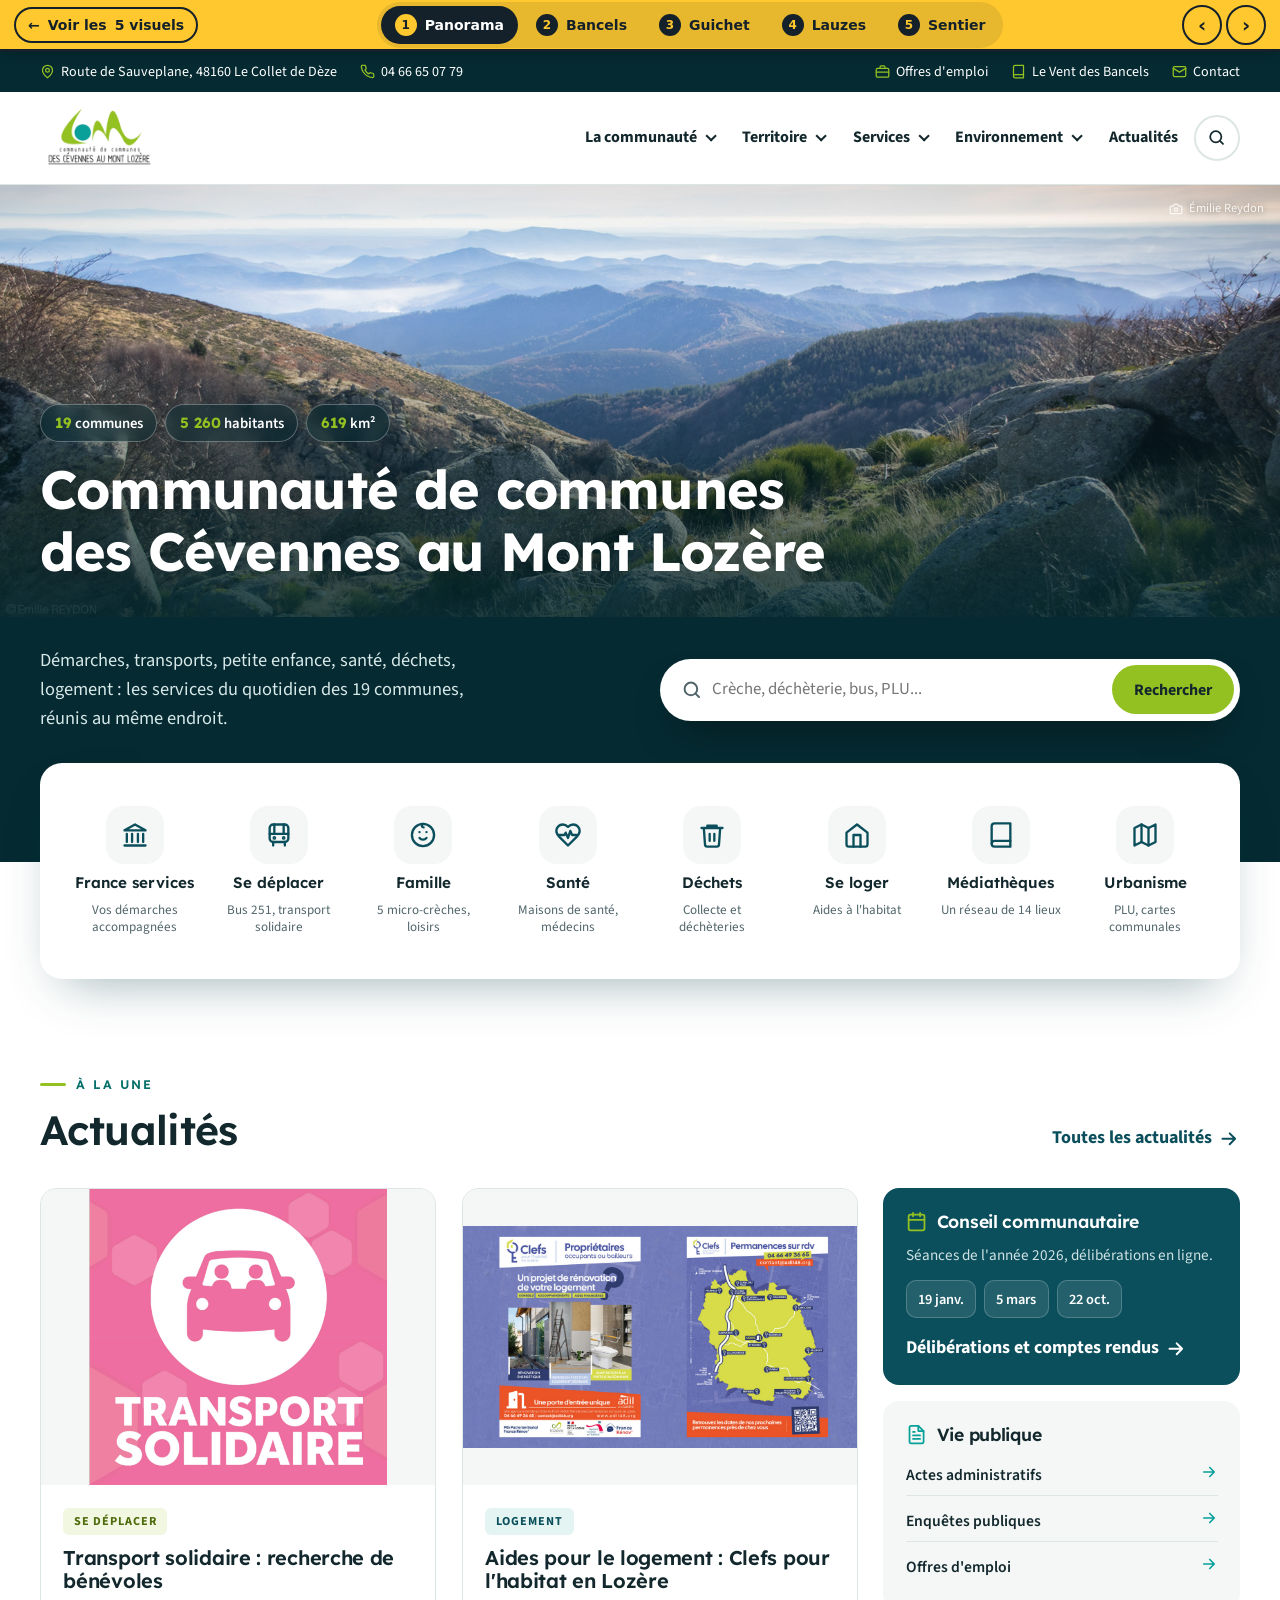
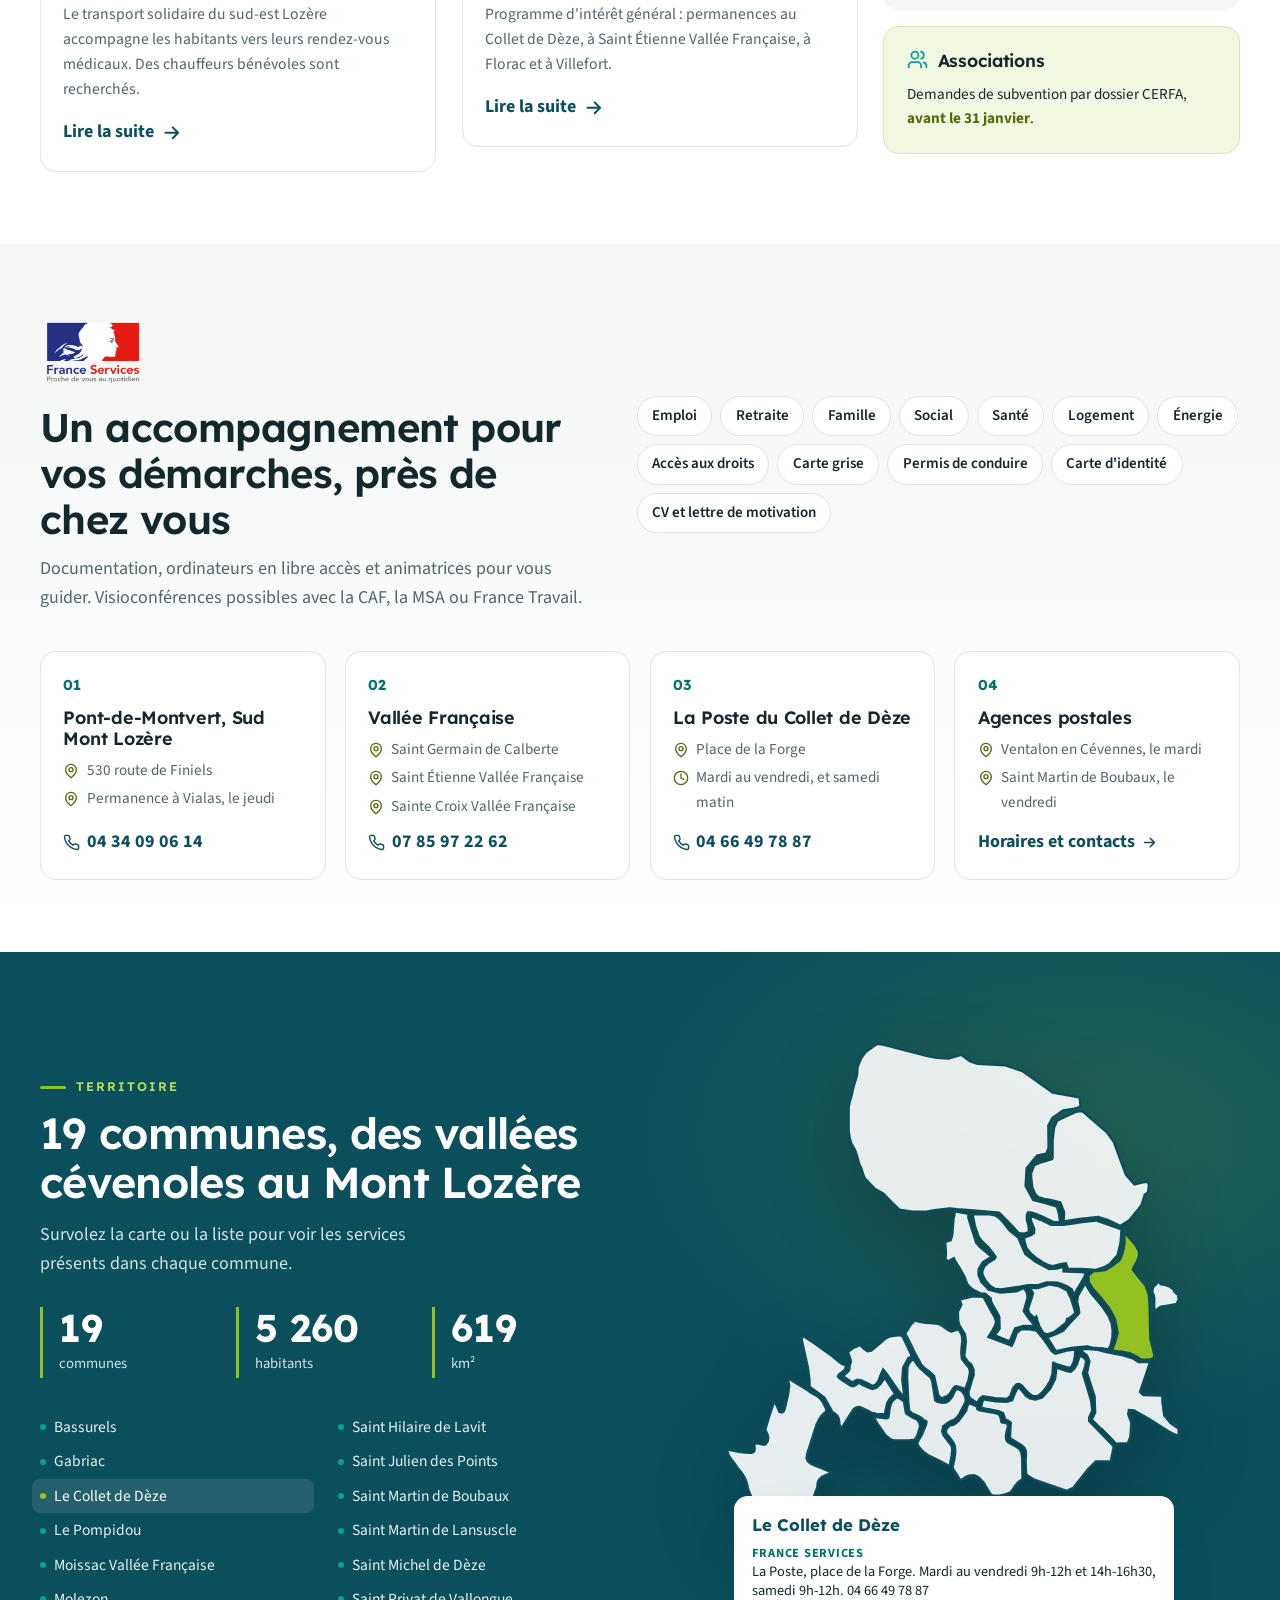
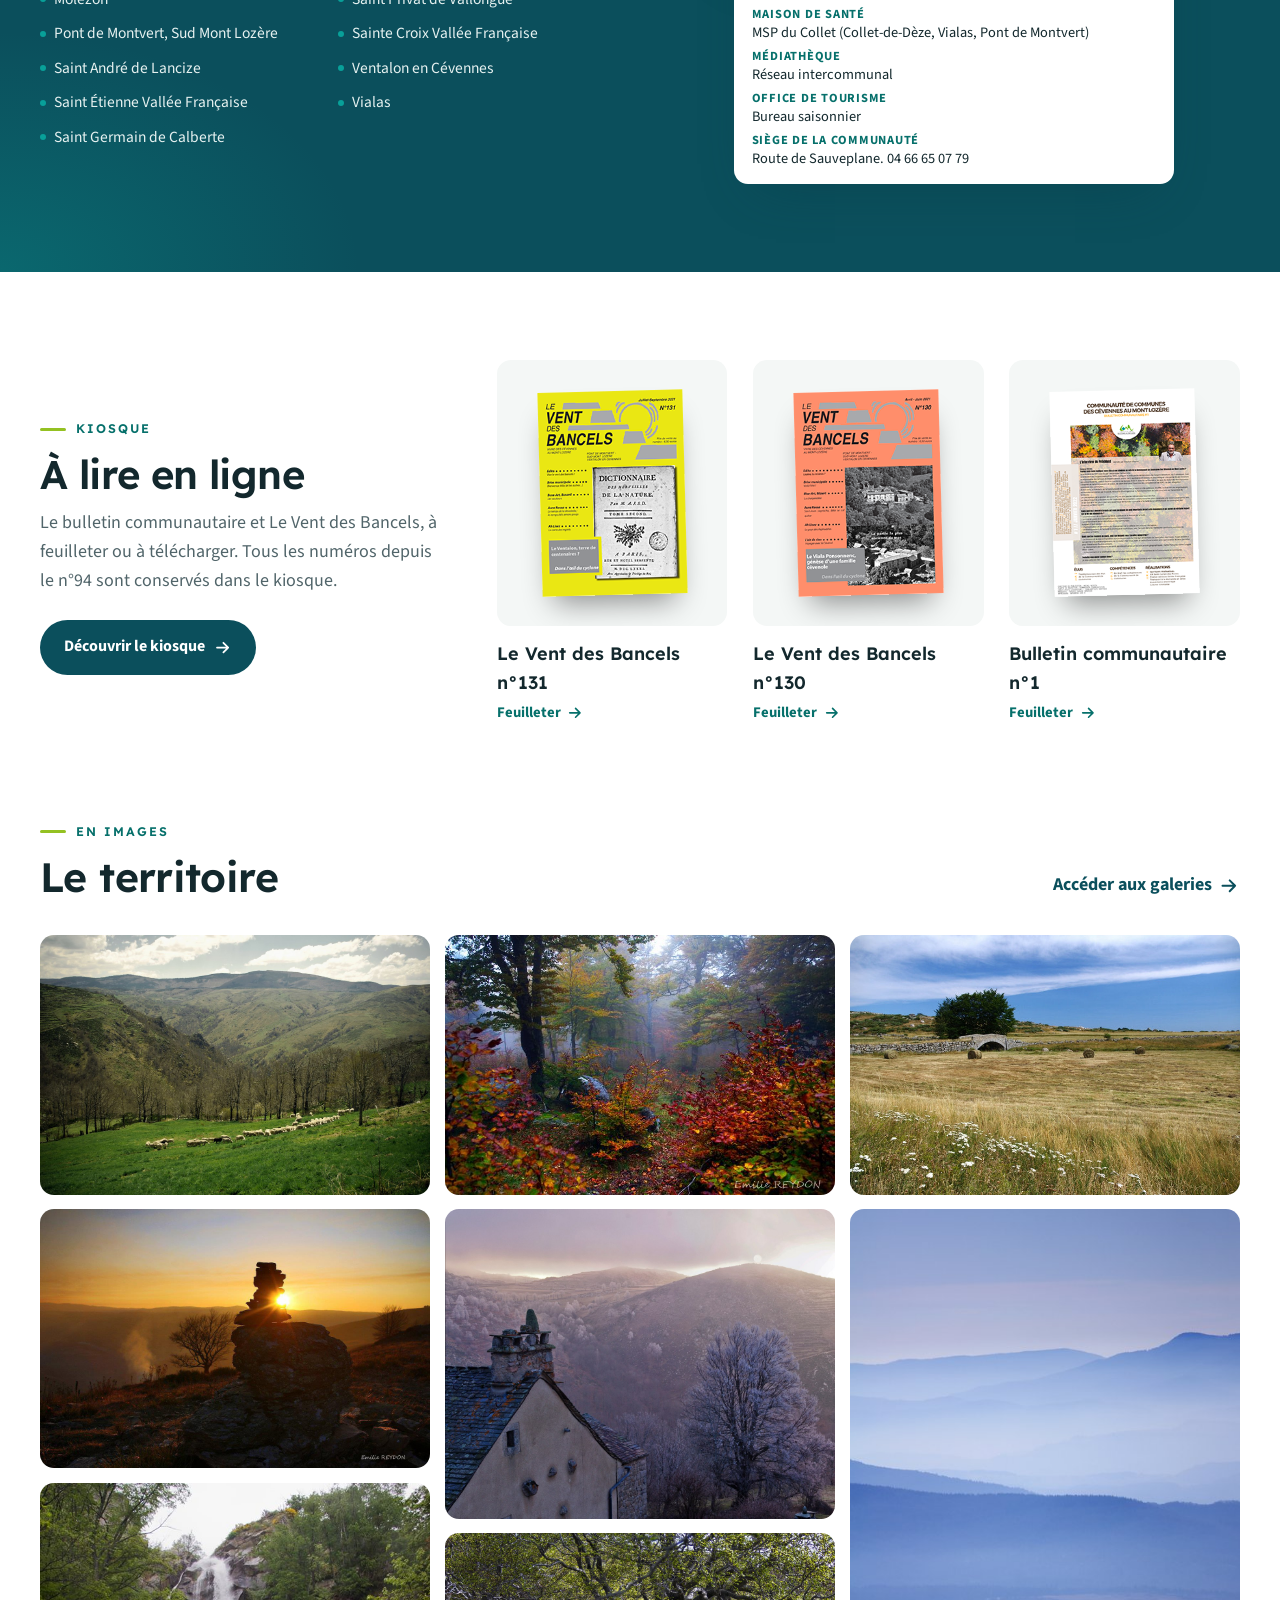
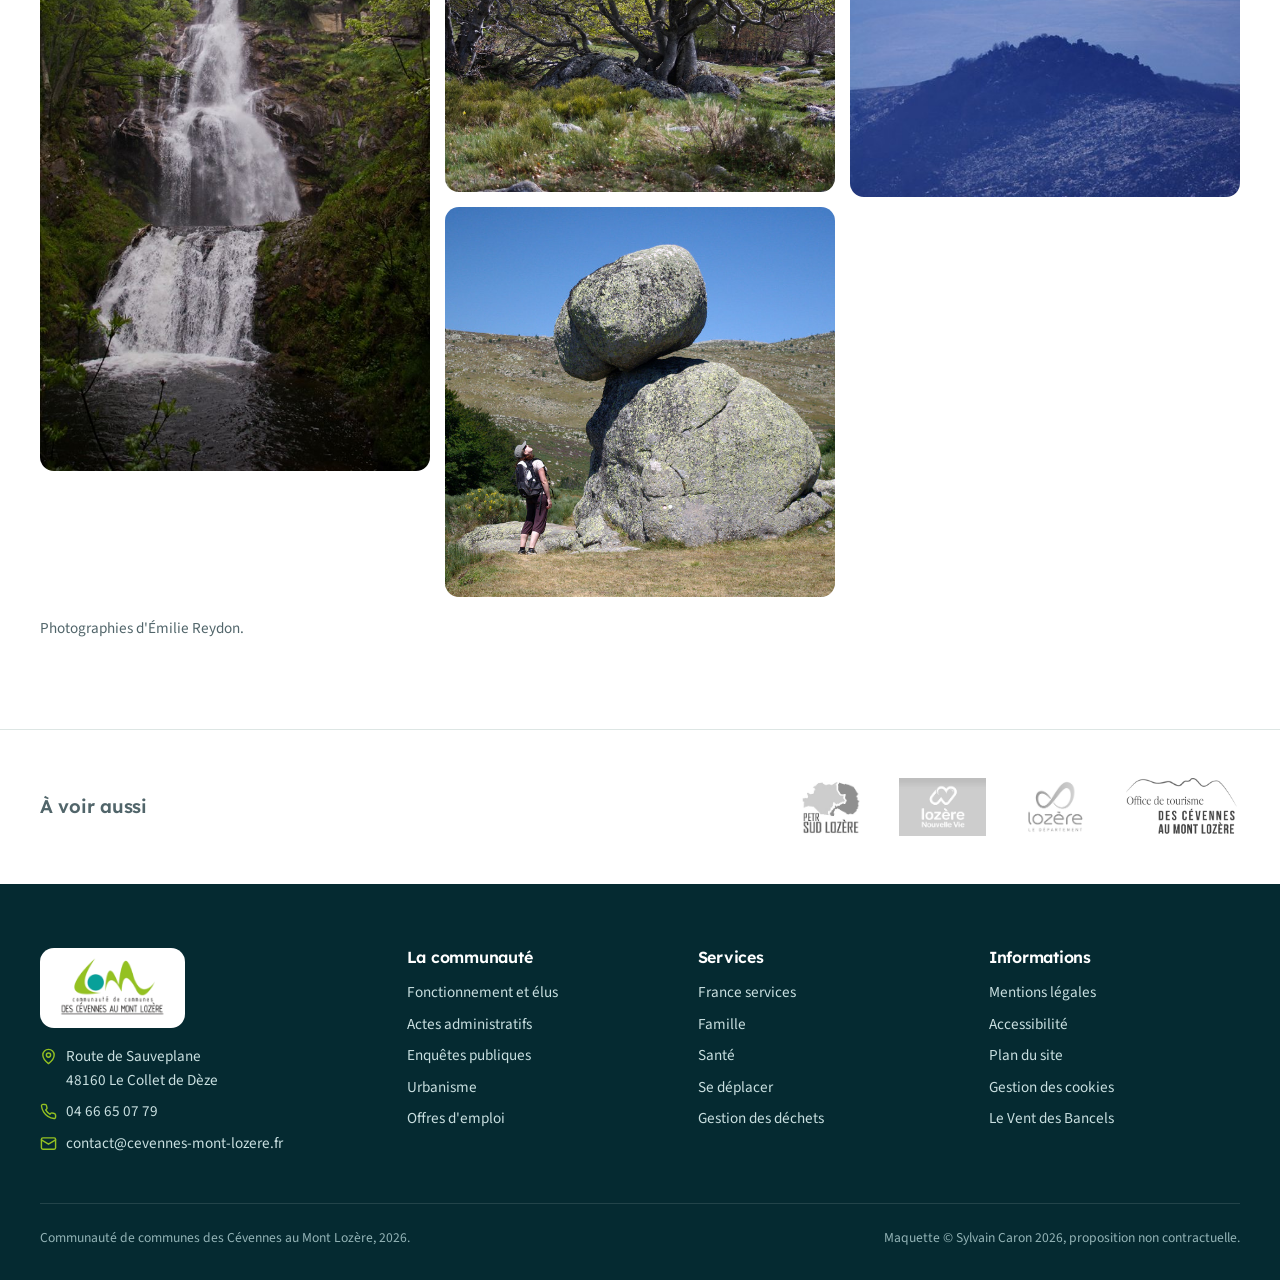
==== commit 7af4df55: "Ajout des visuels 4 Lauzes et 5 Sentier, barre à cinq onglets Index mis à jour pour cinq visuels, ba" ====
--- a/maquette-1-panorama.html
+++ b/maquette-1-panorama.html
@@ -295,7 +295,7 @@
 <symbol id="i-contraste" viewBox="0 0 24 24" fill="none" stroke="currentColor" stroke-width="2"><circle cx="12" cy="12" r="10"/><path d="M12 2a10 10 0 0 1 0 20z" fill="currentColor"/></symbol>
 </svg>
 <!--/ICONES-->
-<!--BARRE--><div class="barre-maq" role="navigation" aria-label="Navigation entre les maquettes"><a class="retour" href="index.html">&#8592; <span class="mot">Voir les</span> 3 visuels</a><div class="onglets"><a href="maquette-1-panorama.html" class="actif" aria-current="page"><b>1</b><span>Panorama</span></a><a href="maquette-2-bancels.html"><b>2</b><span>Bancels</span></a><a href="maquette-3-guichet.html"><b>3</b><span>Guichet</span></a></div><div class="fleches"><a href="maquette-3-guichet.html" title="Maquette précédente" aria-label="Maquette précédente">&#8249;</a><a href="maquette-2-bancels.html" title="Maquette suivante" aria-label="Maquette suivante">&#8250;</a></div></div><!--/BARRE-->
+<!--BARRE--><div class="barre-maq" role="navigation" aria-label="Navigation entre les maquettes"><a class="retour" href="index.html">&#8592; <span class="mot">Voir les</span> 5 visuels</a><div class="onglets"><a href="maquette-1-panorama.html" class="actif" aria-current="page"><b>1</b><span>Panorama</span></a><a href="maquette-2-bancels.html"><b>2</b><span>Bancels</span></a><a href="maquette-3-guichet.html"><b>3</b><span>Guichet</span></a><a href="maquette-4-lauzes.html"><b>4</b><span>Lauzes</span></a><a href="maquette-5-sentier.html"><b>5</b><span>Sentier</span></a></div><div class="fleches"><a href="maquette-5-sentier.html" title="Maquette précédente" aria-label="Maquette précédente">&#8249;</a><a href="maquette-2-bancels.html" title="Maquette suivante" aria-label="Maquette suivante">&#8250;</a></div></div><!--/BARRE-->
 <a class="evitement" href="#contenu">Aller au contenu</a>
 
 <div class="topbar">
--- a/assets/barre.css
+++ b/assets/barre.css
@@ -16,5 +16,6 @@
 .barre-maq .fleches a:hover{background:#14202a;color:#ffc82e}
 .barre-maq .mot{font-weight:600}
 @media(max-width:900px){.barre-maq .onglets a span{display:none}.barre-maq .onglets a.actif span{display:inline}.barre-maq .mot{display:none}.barre-maq{padding:0 10px;gap:8px}.barre-maq .onglets a{padding:8px 10px}}
-@media(max-width:520px){.barre-maq .fleches{display:none}.barre-maq .retour{padding:9px 10px}}
+@media(max-width:520px){.barre-maq .fleches{display:none}.barre-maq .retour{padding:9px 10px}.barre-maq .onglets a.actif span{display:none}.barre-maq .onglets{gap:2px;padding:3px}.barre-maq .onglets a{padding:7px}.barre-maq{gap:6px}}
+.barre-maq .onglets{min-width:0;overflow-x:auto;scrollbar-width:none}
 .barre-cachee .barre-maq{display:none}
